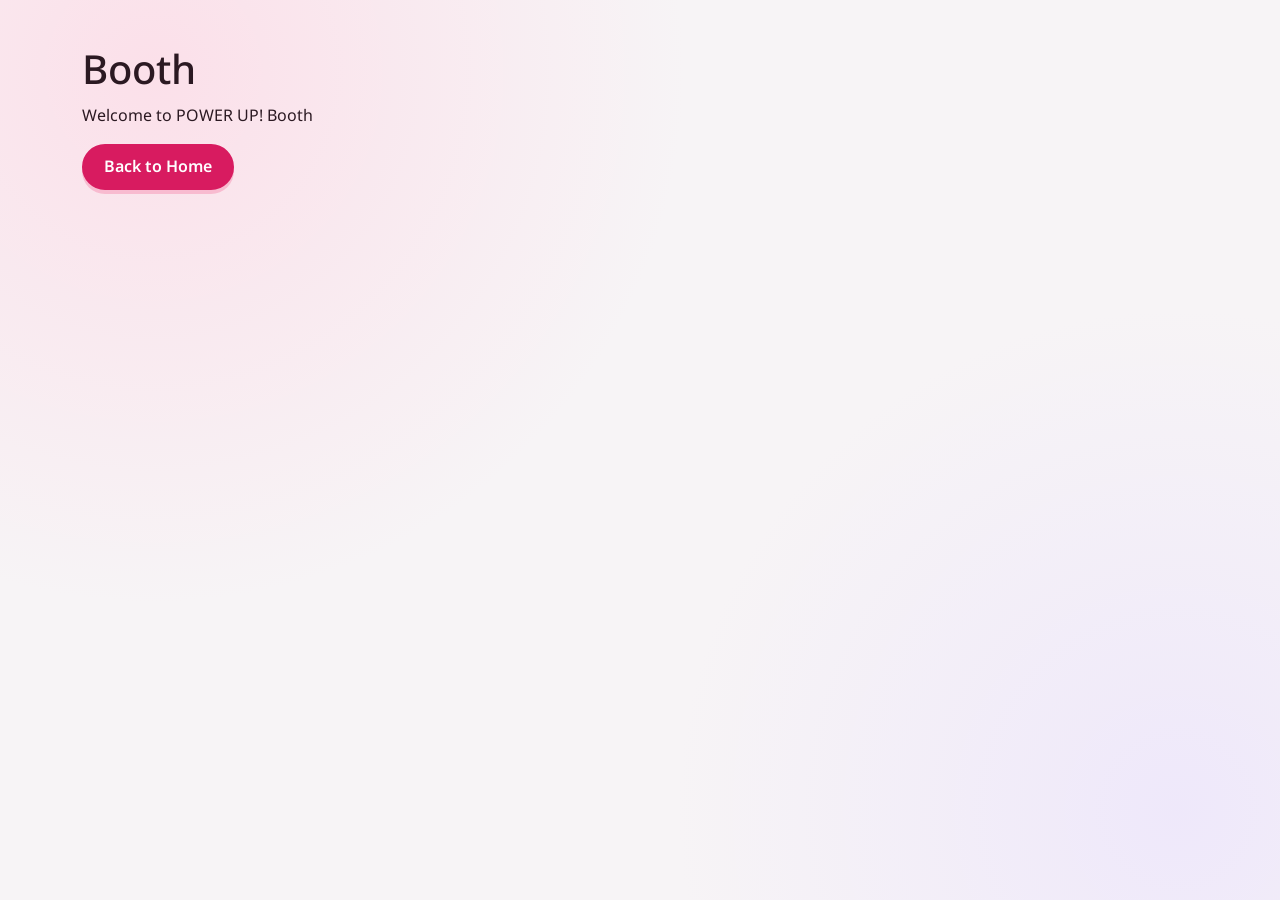
==== booth.html @ 48475e05 "Add logo and restructure navigation bar #23" ====
<!DOCTYPE html>
<html lang="th">

<head>
    <meta charset="UTF-8">

    <meta name="viewport"
          content="width=device-width, initial-scale=1.0">

    <title>POWER UP! - Booth</title>

    <!-- ใช้ Bootstrap และ CSS ชุดเดียวกับ index.html -->
    <link rel="preconnect" href="https://fonts.googleapis.com">
    <link rel="preconnect" href="https://fonts.gstatic.com" crossorigin>
    <link href="https://fonts.googleapis.com/css2?family=Noto+Sans+Thai:wght@300;400;500;600;700&display=swap"
        rel="stylesheet">
    <!-- Bootstrap CSS -->
    <link href="https://cdn.jsdelivr.net/npm/bootstrap@5.3.3/dist/css/bootstrap.min.css" rel="stylesheet">
    <link rel="stylesheet" href="css/style.css">
</head>

<body>

    <main class="container py-5">

        <h1>Booth</h1>

        <p>Welcome to POWER UP! Booth</p>

        <a href="index.html"
           class="btn btn-accent">
            Back to Home
        </a>

    </main>

</body>
</html>
---- css/style.css ----
:root {
  --accent: #d81b60;
  --accent-dark: #ad1457;
  --accent-soft: #fce4ec;
  --accent-soft-2: #f8bbd0;
  
  --ink: #2b1922;
  --paper: #f7f4f6;
  --panel: #ffffff;
  --line: #e5d8df;
  --muted: #6c5863;
  --secondary: #880e4f;
  --lilac: #ede7f6;
  --shadow: 0 8px 24px -4px rgba(136, 14, 79, 0.14);

  /* === Design Tokens (issue #21) === */
  --font-main: 'Noto Sans Thai', system-ui, -apple-system, sans-serif;
  --fs-base: 1rem;
  --fs-sm: 0.875rem;
  --fs-lg: 1.25rem;
  --space-sm: 0.5rem;
  --space-md: 1rem;
  --space-lg: 1.5rem;
  --radius-sm: 0.65rem;
  --radius-md: 1rem;
  --radius-lg: 1.25rem;
  --radius-pill: 999px;
}

body {
  background:
    radial-gradient(circle at 12% 8%, rgba(255, 207, 223, 0.55) 0, transparent 38%),
    radial-gradient(circle at 92% 90%, rgba(230, 220, 255, 0.50) 0, transparent 35%),
    var(--paper);
  background-attachment: fixed;
  color: var(--ink);
  font-family: var(--font-main);
  font-size: var(--fs-base);
}

/* แถบ navbar ด้านบน */
.app-nav {
  background: linear-gradient(135deg, #c12076 0%, #ea397a 100%);
  padding-block: 0.85rem;
  border: 2px solid #f48fb1;
  border-radius: var(--radius-lg);
  box-shadow: 0 8px 20px rgba(136, 14, 79, 0.25);
  width: 100%;
  margin-top: var(--space-md);
}

.app-nav .navbar-brand {
  color: #ffffff;
  font-size: 1.75rem;
  font-weight: 700;
  letter-spacing: 0.04rem;
  white-space: normal;
  line-height: 1.2;
}

.brand-sub {
  font-weight: 400;
  color: rgba(255, 255, 255, 0.92);
}

/* ปุ่ม Reset Data บน Navbar */
#btn-reset-data {
  background-color: #ffffff;
  color: #dc3545;
  border-color: #ffffff;
  font-weight: 600;
  transition: all 0.15s ease;
}

#btn-reset-data:hover,
#btn-reset-data:focus {
  background-color: #b70650;
  color: #ffffff;
  border-color: #b70650;
}

#btn-reset-data:active {
  background-color: #b02a37;
  color: #ffffff;
  border-color: #b02a37;
}

/* การ์ด panel */
.panel {
  background: var(--panel);
  border: 2px solid var(--line);
  border-radius: var(--radius-lg);
  padding: 1.35rem;
  box-shadow: var(--shadow);
}

.panel h2,
.panel h3 {
  color: var(--ink);
}

.panel-title {
  font-size: 1.1rem;
  font-weight: 700;
  margin-bottom: var(--space-md);
  color: var(--ink);
}

/* สัญลักษณ์จำเป็นต้องกรอก (*) */
.req {
  color: var(--accent);
  font-weight: bold;
}

.hint {
  color: var(--muted);
  font-weight: 400;
  font-size: 0.8rem;
}

/* badge จำนวน portfolio และ portfolio items */
#portfolio-count,
#portfolio-items-count {
  background: var(--accent) !important;
  color: #ffffff;
  font-size: 0.75rem;
  font-weight: 600;
  padding: 0.35em 0.75em;
  vertical-align: middle;
  border-radius: var(--radius-pill);
}

/* ปุ่มหลัก */
.btn-accent {
  background: var(--accent);
  border: 2px solid var(--accent);
  color: #ffffff;
  font-weight: 600;
  border-radius: var(--radius-pill);
  padding: 0.55rem 1.25rem;
  box-shadow: 0 4px 0 var(--accent-soft-2);
  transition: all 0.15s ease;
}

.btn-accent:hover,
.btn-accent:focus {
  background: var(--accent-dark);
  border-color: var(--accent-dark);
  color: #ffffff;
  transform: translateY(-2px);
  box-shadow: 0 6px 0 var(--accent-soft-2);
}

.btn-accent:active {
  transform: translateY(2px);
  box-shadow: 0 1px 0 var(--accent-soft-2);
}

/* ช่องกรอก */
.form-control {
  border: 2px solid var(--line);
  border-radius: 0.85rem;
  background: #fffafc;
  color: var(--ink);
}

.form-control::placeholder {
  color: var(--muted);
}

.form-control:focus {
  background: #fff;
  border-color: var(--accent);
  box-shadow: 0 0 0 0.25rem rgba(244, 143, 177, 0.25);
}

.form-label {
  color: var(--ink);
}

/* รายการ portfolio ใน sidebar */
.list-group-item.portfolio-item {
  cursor: pointer;
  border: 2px solid transparent;
  border-left: 5px solid transparent;
  border-radius: 0.85rem !important;
  padding: 0.65rem 0.85rem;
  margin-bottom: 0.4rem;
  background: #fffafc;
  color: var(--ink);
  transition: all 0.15s ease;
}

.list-group-item.portfolio-item:hover {
  background: var(--accent-soft);
  transform: translateX(3px);
}

.list-group-item.portfolio-item.active {
  background: var(--accent-soft);
  color: var(--ink);
  border-color: var(--line);
  border-left-color: var(--accent);
  box-shadow: 0 3px 8px rgba(244, 143, 177, 0.25);
}

.portfolio-item small {
  color: var(--muted);
}

/* โปรไฟล์ */
.profile dt {
  font-size: 0.78rem;
  text-transform: uppercase;
  letter-spacing: 0.06em;
  color: var(--accent);
  margin-top: 0.75rem;
}

.profile dd {
  margin-bottom: 0;
  overflow-wrap: anywhere;
}

/* การ์ดรายการผลงาน */
.item-card {
  background: #fffafc;
  border: 2px solid var(--line);
  border-radius: var(--radius-md);
  padding: var(--space-md);
  height: 100%;
  min-width: 0;
  transition: all 0.2s ease;
}

.item-card:hover {
  transform: translateY(-3px);
  box-shadow: var(--shadow);
  border-color: var(--accent-soft-2);
}

.item-card h3 {
  font-size: 1.05rem;
  margin-bottom: 0.25rem;
  overflow-wrap: anywhere;
  color: var(--ink);
}

.item-meta {
  color: var(--muted);
  font-size: 0.85rem;
}

/* แท็ก skill */
.skill-chip {
  display: inline-block;
  background: var(--accent-soft);
  color: var(--accent-dark);
  border: 1px solid var(--accent-soft-2);
  border-radius: var(--radius-pill);
  padding: 0.12rem 0.7rem;
  font-size: 0.78rem;
  font-weight: 600;
  margin: 0 0.25rem 0.25rem 0;
}

.reflection dt {
  font-size: 0.78rem;
  color: var(--accent);
  margin-top: var(--space-sm);
}

.reflection dd {
  margin: 0;
  overflow-wrap: anywhere;
}

.evidence-list {
  padding-left: 1.1rem;
  margin: 0;
  overflow-wrap: anywhere;
}

/* toast แจ้งเตือน */
.toast-area {
  position: fixed;
  right: var(--space-md);
  bottom: var(--space-md);
  z-index: 1080;
  display: flex;
  flex-direction: column;
  gap: var(--space-sm);
  max-width: calc(100vw - 2rem);
}

.toast-msg {
  background: #fff;
  color: var(--ink);
  border: 2px solid var(--accent);
  padding: 0.65rem 1.1rem;
  border-radius: var(--radius-md);
  font-size: 0.9rem;
  box-shadow: var(--shadow);
  animation: toast-in 0.25s ease;
  transition: opacity 0.3s ease, transform 0.3s ease;
}

.toast-msg.error {
  background: #ffe3e0;
  border-color: #ef8354;
  color: #8a2b14;
}

.toast-msg.warning {
  background: #fff7e0;
  border-color: #f2b84b;
  color: #7a5200;
}

.toast-msg.hide {
  opacity: 0;
  transform: translateY(8px);
}

@keyframes toast-in {
  from { opacity: 0; transform: translateY(12px); }
  to   { opacity: 1; transform: translateY(0); }
}

.add-item-panel {
  min-width: 0;
}

.add-item-panel h2,
.add-item-panel h3 {
  color: var(--ink);
}

/* Select */
.form-select,
.add-item-panel .form-select {
  border: 2px solid var(--line);
  border-radius: 0.85rem;
  background-color: #fffafc;
  color: var(--ink);
  font-family: inherit;
}

.form-select:focus,
.add-item-panel .form-select:focus {
  background-color: #fff;
  border-color: var(--accent);
  box-shadow: 0 0 0 0.25rem rgba(244, 143, 177, 0.25);
}

/* Textarea */
.add-item-panel textarea {
  resize: vertical;
  min-height: 80px;
}

/* Input และ Textarea */
.add-item-panel .form-control,
.add-item-panel .form-select {
  width: 100%;
  min-width: 0;
}

/* Hint */
.add-item-panel .hint {
  display: inline-block;
  margin-top: 5px;
}

/* Action Buttons */
.add-item-actions {
  display: flex;
  flex-wrap: wrap;
  align-items: center;
  gap: 10px;
  border-top: 1px solid var(--line);
}

/* จัดเรียงเนื้อหาฝั่งขวา */
.main-column {
  display: flex;
  flex-direction: column;
  gap: 18px;
}

/* Profile */
.profile-panel {
  display: grid;
  grid-template-columns: repeat(2, minmax(0, 1fr));
  gap: 12px;
}

.profile-header {
  grid-column: 1 / -1;
  display: flex;
  flex-wrap: wrap;
  justify-content: space-between;
  align-items: center;
  gap: 12px;
  padding-bottom: 12px;
  border-bottom: 1px solid var(--line);
}

.profile-header #portfolio-select {
  flex: 1 1 240px;
  max-width: 340px;
}

.profile-item {
  background: #fffafc;
  border: 2px solid var(--line);
  border-radius: 0.85rem;
  padding: 0.85rem var(--space-md);
}

.profile-item-full {
  grid-column: 1 / -1;
}

.profile-item small {
  display: block;
  font-size: 0.78rem;
  font-weight: 700;
  text-transform: uppercase;
  letter-spacing: 0.06em;
  color: var(--accent);
  margin-bottom: 0.35rem;
}

.profile-item p {
  margin-bottom: 0;
  color: var(--ink);
  overflow-wrap: anywhere;
}

/* Portfolio Items */
.items-grid {
  display: grid;
  grid-template-columns: repeat(2, minmax(0, 1fr));
  gap: 12px;
  align-items: start;
}

/* เพิ่มการมองเห็นเมื่อผู้ใช้กด Tab โฟกัสช่องกรอกข้อมูลหรือปุ่ม */
input:focus, 
textarea:focus, 
select:focus, 
button:focus {
  outline: 3px solid #f48fb1;
  outline-offset: 2px;
  box-shadow: 0 0 0 0.2rem rgba(244, 143, 177, 0.25);
}

/* ===== ตกแต่งการ์ด Portfolio Item ===== */
.items-grid > p {
  grid-column: 1 / -1;
}

.item-card {
  position: relative;
  display: flex;
  flex-direction: column;
  overflow: hidden;
  padding: 1.1rem 1.1rem var(--space-md);
  box-shadow: 0 4px 12px -4px rgba(232, 115, 155, 0.18);
}

.item-top {
  display: flex;
  flex-wrap: wrap;
  justify-content: space-between;
  align-items: center;
  gap: 0.4rem;
  margin-bottom: 0.6rem;
}

.item-type {
  background: var(--lilac);
  color: #5b3fa3;
  font-size: 0.75rem;
  font-weight: 600;
  padding: 0.18rem 0.75rem;
  border-radius: var(--radius-pill);
}

.item-date {
  color: var(--muted);
  font-size: 0.8rem;
}

.item-card h3 {
  font-size: 1.15rem;
  font-weight: 700;
}

.item-desc {
  margin: 0.6rem 0 0.7rem;
  line-height: 1.55;
  overflow-wrap: anywhere;
}

.skill-list {
  margin-bottom: 0.9rem;
}

/* ส่วนรายละเอียดเพิ่มเติม (กดปุ่มดูรายละเอียดเพื่อเปิด/ปิด) */
.item-details {
  padding-top: 0.65rem;
  border-top: 1px dashed var(--line);
}

/* reflection */
.reflection {
  display: flex;
  flex-direction: column;
  gap: var(--space-sm);
  margin-bottom: 0.9rem;
}

.reflection-block {
  background: #fff5f8;
  border: 1px solid #f48fb1;
  border-radius: 0.9rem;
  padding: 0.6rem 0.9rem;
}

.reflection-block:nth-child(even) {
  background: #f6f1ff;
  border-color: #b9a4f0;
}

.reflection-label {
  font-size: 0.78rem;
  font-weight: 700;
  color: var(--accent-dark);
  margin-bottom: 0.15rem;
}

.reflection-block:nth-child(even) .reflection-label {
  color: #6346b0;
}

.reflection-text {
  font-size: 0.92rem;
  line-height: 1.5;
  color: var(--ink);
  overflow-wrap: anywhere;
}

/* evidence */
.evidence-label {
  font-size: 0.8rem;
  font-weight: 700;
  color: var(--muted);
  margin-bottom: 0.25rem;
}

.evidence-list {
  margin-bottom: var(--space-md);
  font-size: var(--fs-sm);
}

.evidence-list a {
  color: var(--accent-dark);
  font-weight: 500;
  text-decoration: none;
  border-bottom: 1px dashed var(--accent-dark);
}

.evidence-list a:hover {
  color: var(--secondary);
  border-bottom-style: solid;
}

/* ปุ่มดูรายละเอียด + ปุ่มลบ ด้านล่างการ์ด */
.item-footer {
  margin-top: auto;
  padding-top: 0.75rem;
  border-top: 1px dashed var(--line);
  display: flex;
  flex-wrap: wrap;
  justify-content: space-between;
  align-items: center;
  gap: 0.5rem;
}

.btn-detail-item {
  background: var(--accent-soft);
  color: var(--accent-dark);
  border: 2px solid var(--accent-soft-2);
  border-radius: var(--radius-pill);
  padding: 0.25rem 0.95rem;
  font-size: 0.82rem;
  font-weight: 600;
  transition: all 0.15s ease;
}

.btn-detail-item:hover {
  background: var(--accent);
  border-color: var(--accent);
  color: #ffffff;
}

.btn-delete-item {
  background: #fff;
  color: #c9302c;
  border: 2px solid #f5c2c0;
  border-radius: var(--radius-pill);
  padding: 0.25rem 0.95rem;
  font-size: 0.82rem;
  font-weight: 600;
  transition: all 0.15s ease;
}

.btn-delete-item:hover {
  background: #ffe3e0;
  border-color: #ef8354;
  color: #8a2b14;
}

.items-panel {
  display: flex;
  flex-direction: column;
}

.items-grid:has(> p) {
  flex: 1;
  display: flex;
  align-items: center;
  justify-content: center;
  text-align: center;
}

/* ===== Issue #22: Disabled States, Error Feedback & Empty State ===== */
.form-control:disabled,
.form-select:disabled,
textarea:disabled {
  background-color: #f0e8ec;
  border-color: var(--line);
  color: var(--muted);
  opacity: 0.7;
  cursor: not-allowed;
}

.btn:disabled,
.btn-accent:disabled {
  background-color: #e5d8df;
  border-color: #e5d8df;
  color: var(--muted);
  box-shadow: none;
  transform: none;
  cursor: not-allowed;
  opacity: 0.75;
}

.invalid-feedback {
  color: #c92a3e;
  font-size: 0.82rem;
  font-weight: 500;
  margin-top: 0.35rem;
}

.form-control.is-invalid,
.form-select.is-invalid {
  border-color: #dc3545;
  background-color: #fff8f9;
}

.empty-state {
  grid-column: 1 / -1;
  background: #fffafc;
  border: 2px dashed var(--accent-soft-2);
  border-radius: var(--radius-md);
  padding: 2rem 1.25rem;
  text-align: center;
}

.empty-state-icon {
  font-size: 2rem;
  line-height: 1;
  margin-bottom: 0.6rem;
}

/* ===== หน้าต่างยืนยัน ===== */
.confirm-overlay {
  position: fixed;
  inset: 0;
  z-index: 1090;
  display: flex;
  align-items: center;
  justify-content: center;
  padding: var(--space-md);
  background: rgba(107, 69, 82, 0.35);
  animation: confirm-fade 0.15s ease;
}

.confirm-box {
  width: 100%;
  max-width: 380px;
  background: var(--panel);
  border: 2px solid var(--line);
  border-radius: var(--radius-lg);
  padding: 1.4rem;
  box-shadow: var(--shadow);
  animation: toast-in 0.2s ease;
}

.confirm-title {
  font-size: 1.15rem;
  font-weight: 700;
  color: var(--ink);
  margin-bottom: var(--space-sm);
}

.confirm-message {
  color: var(--ink);
  margin-bottom: 1.25rem;
  overflow-wrap: anywhere;
}

.confirm-actions {
  display: flex;
  justify-content: flex-end;
  gap: 0.6rem;
}

.btn-confirm-cancel,
.btn-confirm-ok {
  border-radius: var(--radius-pill);
  padding: 0.4rem 1.2rem;
  font-weight: 600;
  font-size: 0.9rem;
  transition: all 0.15s ease;
}

.btn-confirm-cancel {
  background: #fff;
  color: var(--ink);
  border: 2px solid var(--line);
}

.btn-confirm-cancel:hover {
  background: var(--accent-soft);
}

.btn-confirm-ok {
  background: var(--accent);
  color: #fff;
  border: 2px solid var(--accent);
}

.btn-confirm-ok:hover {
  background: var(--accent-dark);
  border-color: var(--accent-dark);
}

@keyframes confirm-fade {
  from { opacity: 0; }
  to   { opacity: 1; }
}

/* สลับข้อความบนปุ่มพับเก็บ portfolio items อัตโนมัติ */
.toggle-items-btn {
  white-space: nowrap;
  flex-shrink: 0;
}

.toggle-items-btn[aria-expanded="true"] .when-closed,
.toggle-items-btn[aria-expanded="false"] .when-opened {
  display: none;
}

.items-panel:has(.toggle-items-btn[aria-expanded="false"]) .d-flex.mb-3 {
  margin-bottom: 0 !important;
}

/* ===== Responsive ===== */
/* แท็บเล็ต (~768px) */
@media (max-width: 767.98px) {
  .container-xl {
    padding-left: 12px;
    padding-right: 12px;
  }

  .profile-panel,
  .items-grid {
    grid-template-columns: 1fr;
  }

  .profile-header #portfolio-select {
    max-width: 100%;
  }

  .btn:not(.btn-sm) {
    padding: 10px 16px;
  }
}

/* มือถือ (~375px) */
@media (max-width: 575.98px) {
  .app-nav .navbar-brand {
    font-size: 1.5rem;
  }

  .brand-sub {
    display: block;
    font-size: 0.85rem;
  }

  .add-item-panel {
    padding: var(--space-md);
  }

  .add-item-actions {
    flex-direction: column;
    align-items: stretch;
  }

  .add-item-actions button {
    width: 100%;
  }
}

/* =========================================================
   Portfolio Item Card & Expandable Details (Issue #22)
   ========================================================= */

/* ตัวการ์ดหลักของแต่ละ Item */
.item-card {
  border: 1px solid #e9d8e4;
  border-radius: 1rem;
  background-color: #ffffff;
  box-shadow: 0 4px 12px rgba(214, 51, 132, 0.05);
  transition: transform 0.2s ease, box-shadow 0.2s ease, border-color 0.2s ease;
}

.item-card:hover {
  transform: translateY(-2px);
  border-color: #e685b5;
  box-shadow: 0 8px 20px rgba(214, 51, 132, 0.12);
}

/* ป้ายประเภท (Type Badge) */
.item-type-badge {
  background-color: #f3e8ff;
  color: #6b21a8;
  font-size: 0.78rem;
  font-weight: 600;
  padding: 0.35rem 0.75rem;
  border-radius: 999px;
}

/* แท็กทักษะ (Skill Tags) */
.skill-tag {
  display: inline-block;
  background-color: #fff0f6;
  color: #c2185b;
  border: 1px solid #f8bbd0;
  font-size: 0.75rem;
  font-weight: 500;
  padding: 0.2rem 0.65rem;
  border-radius: 999px;
}

/* ปุ่มดูรายละเอียด (Show More / Collapse Toggle) */
.btn-item-detail {
  color: #d63384;
  border: 1px solid #f3b8d4;
  background-color: #fff8fb;
  border-radius: 999px;
  font-size: 0.82rem;
  font-weight: 600;
  padding: 0.3rem 0.9rem;
  transition: all 0.2s ease;
}

.btn-item-detail:hover {
  background-color: #d63384;
  border-color: #d63384;
  color: #ffffff;
}

/* กล่อง Reflection ด้านในตอนกางรายละเอียด  */
.reflection-box {
  background-color: #fdf8fb;
  border: none;
  border-left: 3px solid #e685b5;
  border-radius: 0.5rem;
  padding: 0.75rem 1rem;
  margin-bottom: 0.65rem;
}

.reflection-box.is-purple {
  background-color: #f8f5ff;
  border-left-color: #8b5cf6;
}

/* =================================
   POWER UP NAVBAR
================================= */

.site-header {
    position: sticky;
    top: 0;
    z-index: 1030;
    padding-top: 12px;
    padding-bottom: 8px;
}

.app-nav {
    background: rgba(255, 255, 255, 0.96);
    border: 2px solid var(--line);
    border-radius: 22px;
    padding: 12px 18px;
    box-shadow: var(--shadow);
    backdrop-filter: blur(12px);
}

/* LOGO */

.brand-link {
    display: flex;
    align-items: center;
    gap: 12px;
    margin-right: 24px;
}

.brand-logo {
    width: 65px;
    height: 65px;
    object-fit: contain;
}

.brand-copy {
    display: flex;
    flex-direction: column;
    line-height: 1.3;
    color: var(--secondary);
}

.brand-copy strong {
    font-size: 1.3rem;
    font-weight: 800;
}

.brand-copy small {
    color: var(--muted);
    font-size: 0.9rem;
}

/* MENU */

.app-nav .nav-link {
    color: var(--muted);
    font-weight: 700;
    padding: 12px 18px;
    border-radius: 999px;
    transition: 0.2s;
}

.app-nav .nav-link:hover,
.app-nav .nav-link.active {
    background: var(--accent-soft);
    color: var(--accent-dark);
}

/* DESKTOP BUTTONS */

.desktop-nav-actions {
    display: flex;
    align-items: center;
    gap: 12px;
}

.nav-add-btn {
    border-radius: 999px;
    padding: 11px 24px;
    white-space: nowrap;
}

.btn-reset {
    background: white;
    color: #dc3545;
    border: 2px solid #dc3545;
    border-radius: 999px;
    padding: 10px 20px;
    font-weight: 700;
}

.btn-reset:hover {
    background: #dc3545;
    color: white;
}

/* MOBILE */

.mobile-nav-actions,
.mobile-reset {
    display: none;
}

.navbar-toggler {
    background: var(--accent-soft);
    border: 0;
    border-radius: 12px;
    padding: 10px;
}

.navbar-toggler:focus {
    box-shadow: none;
}

/* SCROLL OFFSET */

#portfolios-section,
#portfolio-items-section,
#add-item-section {
    scroll-margin-top: 115px;
}

/* SMOOTH SCROLL */

html {
    scroll-behavior: smooth;
}

/* RESPONSIVE */

@media (max-width: 991.98px) {

    .app-nav {
        padding: 10px;
    }

    .brand-logo {
        width: 48px;
        height: 48px;
    }

    .brand-copy strong {
        font-size: 1.05rem;
    }

    .brand-copy small {
        font-size: 0.75rem;
    }

    .mobile-nav-actions {
        display: flex;
        align-items: center;
        gap: 8px;
    }

    .desktop-nav-actions {
        display: none;
    }

    .app-nav .navbar-collapse {
        padding-top: 15px;
    }

    .app-nav .nav-link {
        display: block;
        padding: 12px 16px;
    }

    .mobile-reset {
        display: block;
        margin-top: 12px;
    }

    .mobile-reset .btn-reset {
        width: 100%;
    }

    .mobile-nav-actions .nav-add-btn {
        padding: 9px 15px;
        font-size: 0.85rem;
    }

}

@media (prefers-reduced-motion: reduce) {
    html {
        scroll-behavior: auto;
    }
}
@media (max-width: 991.98px) {

    .desktop-nav-actions {
        display: flex;
        flex-direction: column;
        margin-top: 12px;
    }

    /* ซ่อน Add Item ตัว Desktop */
    .desktop-nav-actions .nav-add-btn {
        display: none;
    }

    /* Reset อยู่ในเมนู Mobile */
    .desktop-nav-actions #btn-reset-data {
        width: 100%;
    }

    .mobile-reset {
        display: none;
    }
}
/* Navbar Menu Spacing */
.app-nav .navbar-nav {
    gap: 14px;
}

.app-nav .nav-link {
    padding: 12px 20px !important;
    border-radius: 999px;
    transition: all 0.25s ease;
}

/* Hover Effect */
.app-nav .nav-link:hover {
    background: var(--accent-soft);
    color: var(--accent-dark);
    transform: translateY(-2px);
}

/* Active Menu */
.app-nav .nav-link.active {
    background: var(--accent-soft);
    color: var(--accent-dark);
}

/* Import Item Button */
#btn-import-item {
    background: var(--accent-soft);
    color: var(--accent-dark);
    border: 1.5px solid var(--accent-soft-2);
    border-radius: 999px;
    padding: 9px 20px;
    font-weight: 700;
    transition: all 0.25s ease;
}

/* Hover */
#btn-import-item:hover {
    background: var(--accent);
    color: white;
    border-color: var(--accent);
    box-shadow: var(--shadow);
    transform: translateY(-2px);
}

/* Click */
#btn-import-item:active {
    transform: scale(0.97);
}
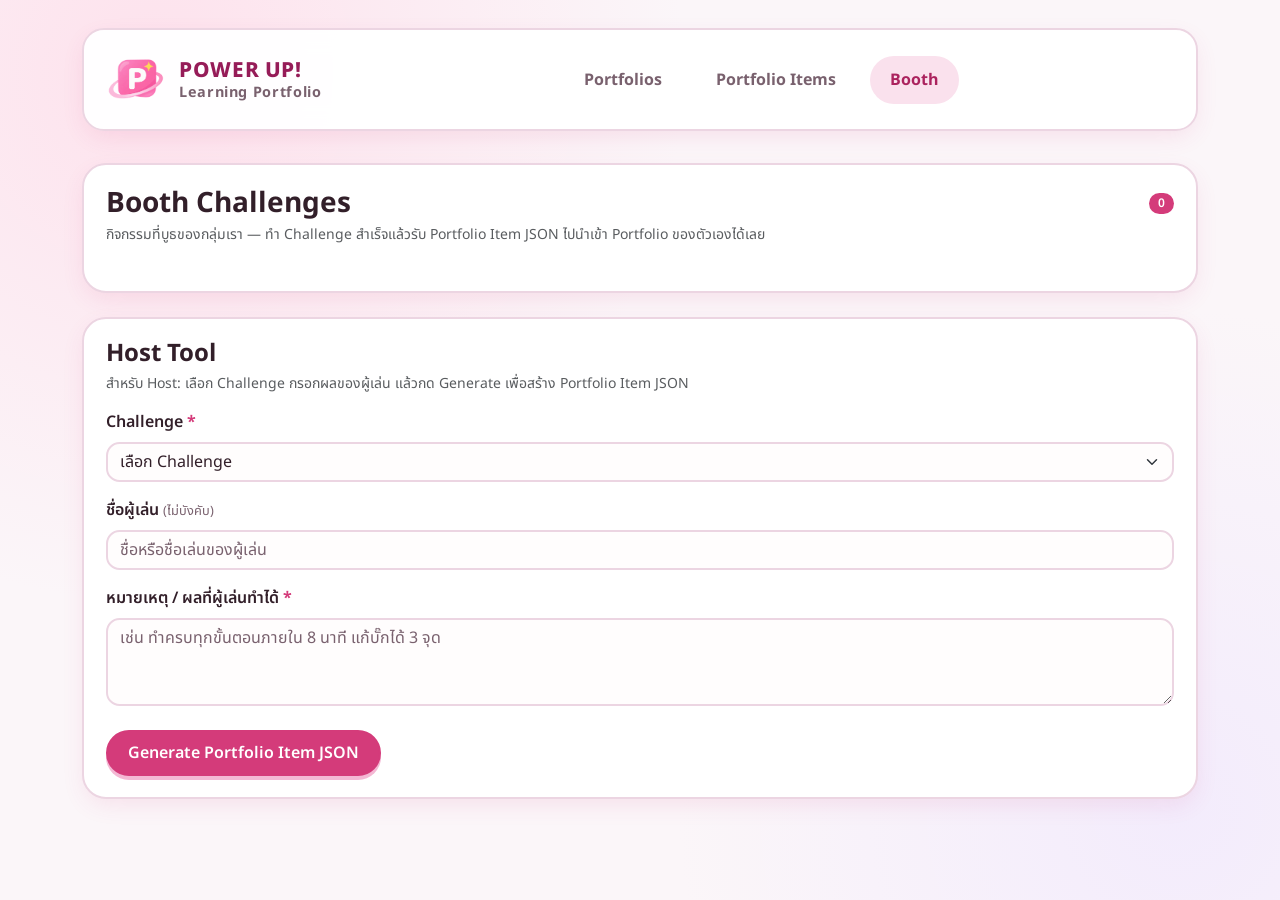
==== commit 7903bdfc: "feat: implement booth page, host tool, and update CSS styles #24" ====
--- a/booth.html
+++ b/booth.html
@@ -3,36 +3,137 @@
 
 <head>
     <meta charset="UTF-8">
-
-    <meta name="viewport"
-          content="width=device-width, initial-scale=1.0">
-
+    <meta name="viewport" content="width=device-width, initial-scale=1.0">
     <title>POWER UP! - Booth</title>
 
-    <!-- ใช้ Bootstrap และ CSS ชุดเดียวกับ index.html -->
     <link rel="preconnect" href="https://fonts.googleapis.com">
     <link rel="preconnect" href="https://fonts.gstatic.com" crossorigin>
     <link href="https://fonts.googleapis.com/css2?family=Noto+Sans+Thai:wght@300;400;500;600;700&display=swap"
         rel="stylesheet">
-    <!-- Bootstrap CSS -->
     <link href="https://cdn.jsdelivr.net/npm/bootstrap@5.3.3/dist/css/bootstrap.min.css" rel="stylesheet">
     <link rel="stylesheet" href="css/style.css">
+    <link rel="stylesheet" href="css/booth.css">
 </head>
 
 <body>
+    <header class="site-header">
+        <div class="container-xl">
+            <nav class="navbar navbar-expand-lg app-nav">
+                <a class="navbar-brand brand-link" href="index.html" aria-label="POWER UP Home">
+                    <img src="assets/logo.png" alt="POWER UP Logo" class="brand-logo">
+                    <span class="brand-copy">
+                        <strong>POWER UP!</strong>
+                        <small>Learning Portfolio</small>
+                    </span>
+                </a>
 
-    <main class="container py-5">
+                <div class="mobile-nav-actions">
+                    <button class="navbar-toggler" type="button" data-bs-toggle="collapse"
+                        data-bs-target="#mainNavbar" aria-controls="mainNavbar" aria-expanded="false"
+                        aria-label="Toggle navigation">
+                        <span class="navbar-toggler-icon"></span>
+                    </button>
+                </div>
 
-        <h1>Booth</h1>
+                <div class="collapse navbar-collapse" id="mainNavbar">
+                    <ul class="navbar-nav mx-auto">
+                        <li class="nav-item">
+                            <a class="nav-link" href="index.html#portfolios-section">Portfolios</a>
+                        </li>
+                        <li class="nav-item">
+                            <a class="nav-link" href="index.html#portfolio-items-section">Portfolio Items</a>
+                        </li>
+                        <li class="nav-item">
+                            <a class="nav-link active" href="booth.html" aria-current="page">Booth</a>
+                        </li>
+                    </ul>
+                </div>
+            </nav>
+        </div>
+    </header>
 
-        <p>Welcome to POWER UP! Booth</p>
+    <main class="container-xl py-4">
+        <div id="toast-area" class="toast-area" aria-live="polite"></div>
 
-        <a href="index.html"
-           class="btn btn-accent">
-            Back to Home
-        </a>
+        <!-- ===== Booth: Challenge ของกลุ่ม ===== -->
+        <section class="panel mb-4" id="booth-section" aria-labelledby="booth-heading">
+            <div class="d-flex flex-wrap justify-content-between align-items-center gap-2 mb-1">
+                <h1 class="h3 fw-bold mb-0" id="booth-heading">Booth Challenges</h1>
+                <span class="badge rounded-pill booth-count" id="challenge-count">0</span>
+            </div>
+            <p class="text-muted small mb-4">กิจกรรมที่บูธของกลุ่มเรา — ทำ Challenge สำเร็จแล้วรับ Portfolio Item JSON ไปนำเข้า Portfolio ของตัวเองได้เลย</p>
 
+            <div id="challenge-list" class="challenge-grid"></div>
+        </section>
+
+        <!-- ===== Host Tool ===== -->
+        <section class="panel" id="host-tool-section" aria-labelledby="host-heading">
+            <div class="mb-3">
+                <h2 class="h4 fw-bold mb-1" id="host-heading">Host Tool</h2>
+                <p class="text-muted small mb-0">สำหรับ Host: เลือก Challenge กรอกผลของผู้เล่น แล้วกด Generate เพื่อสร้าง Portfolio Item JSON</p>
+            </div>
+
+            <form id="host-form" novalidate>
+                <div class="row g-3">
+                    <div class="col-12">
+                        <label for="host-challenge" class="form-label fw-semibold">
+                            Challenge <span class="req">*</span>
+                        </label>
+                        <select id="host-challenge" class="form-select" required aria-describedby="host-challenge-error">
+                            <option value="" selected disabled>เลือก Challenge</option>
+                        </select>
+                        <div class="invalid-feedback" id="host-challenge-error">กรุณาเลือก Challenge</div>
+                    </div>
+
+                    <div class="col-12">
+                        <label for="host-player" class="form-label fw-semibold">
+                            ชื่อผู้เล่น <span class="hint">(ไม่บังคับ)</span>
+                        </label>
+                        <input type="text" id="host-player" class="form-control" maxlength="60"
+                            placeholder="ชื่อหรือชื่อเล่นของผู้เล่น">
+                    </div>
+
+                    <div class="col-12">
+                        <label for="host-note" class="form-label fw-semibold">
+                            หมายเหตุ / ผลที่ผู้เล่นทำได้ <span class="req">*</span>
+                        </label>
+                        <textarea id="host-note" class="form-control" rows="3" maxlength="500"
+                            placeholder="เช่น ทำครบทุกขั้นตอนภายใน 8 นาที แก้บั๊กได้ 3 จุด"
+                            required aria-describedby="host-note-error"></textarea>
+                        <div class="invalid-feedback" id="host-note-error">กรุณากรอกหมายเหตุหรือผลที่ผู้เล่นทำได้</div>
+                    </div>
+                </div>
+
+                <div id="host-error" class="alert alert-danger mt-3 mb-0" role="alert" hidden></div>
+
+                <div class="d-flex flex-wrap gap-2 mt-4">
+                    <button type="submit" class="btn btn-accent" id="btn-generate">Generate Portfolio Item JSON</button>
+                </div>
+            </form>
+
+            <!-- ผลลัพธ์ -->
+            <div id="output-area" class="output-area" hidden>
+                <hr class="my-4">
+                <div class="d-flex flex-wrap justify-content-between align-items-center gap-2 mb-2">
+                    <label for="json-output" class="form-label fw-semibold mb-0">Portfolio Item JSON</label>
+                    <span class="hint" id="output-meta"></span>
+                </div>
+                <textarea id="json-output" class="form-control json-output" rows="14" readonly
+                    spellcheck="false" aria-describedby="copy-status"></textarea>
+
+                <div class="d-flex flex-wrap align-items-center gap-2 mt-3">
+                    <button type="button" class="btn btn-accent" id="btn-copy">Copy</button>
+                    <button type="button" class="btn btn-outline-secondary rounded-pill px-3" id="btn-download">
+                        Download .json
+                    </button>
+                    <span id="copy-status" class="small fw-semibold" role="status" aria-live="polite"></span>
+                </div>
+            </div>
+        </section>
     </main>
 
+    <script src="https://cdn.jsdelivr.net/npm/bootstrap@5.3.3/dist/js/bootstrap.bundle.min.js"></script>
+    <script src="booth.js"></script>
 </body>
-</html>
+
+</html>
--- a/css/style.css
+++ b/css/style.css
@@ -1,19 +1,20 @@
 :root {
-  --accent: #d81b60;
-  --accent-dark: #ad1457;
-  --accent-soft: #fce4ec;
-  --accent-soft-2: #f8bbd0;
+  /* ปรับโทนสีให้พาสเทลและละมุนขึ้น แต่ยังคงโทนเดิมและอ่านง่าย */
+  --accent: #d43b7a;       /* ปรับสีชมพูเข้มให้ซอฟต์ลงนิดหน่อย อ่านง่ายสบายตา */
+  --accent-dark: #ab225e;  /* ชมพูเข้มสำหรับสถานะ Hover */
+  --accent-soft: #fae1ed;  /* ชมพูพาสเทลอ่อนละมุน */
+  --accent-soft-2: #f4b8d4;
   
-  --ink: #2b1922;
-  --paper: #f7f4f6;
+  --ink: #321f29;          /* สีตัวหนังสือเข้มขึ้นเล็กน้อยเพื่อให้ตัดกับพื้นหลัง อ่านง่ายชัดเจน */
+  --paper: #fbf6f9;        /* พื้นหลังเว็บโทนพาสเทลอมชมพูจางๆ */
   --panel: #ffffff;
-  --line: #e5d8df;
-  --muted: #6c5863;
-  --secondary: #880e4f;
-  --lilac: #ede7f6;
-  --shadow: 0 8px 24px -4px rgba(136, 14, 79, 0.14);
-
-  /* === Design Tokens (issue #21) === */
+  --line: #ecd5e2;         /* เส้นขอบสีพาสเทลอ่อนๆ */
+  --muted: #79616e;        /* สีข้อความรอง */
+  --secondary: #961c58;
+  --lilac: #f3effc;        /* ม่วงพาสเทลอ่อน */
+  --shadow: 0 8px 24px -4px rgba(212, 59, 122, 0.12);
+
+  /* === Design Tokens === */
   --font-main: 'Noto Sans Thai', system-ui, -apple-system, sans-serif;
   --fs-base: 1rem;
   --fs-sm: 0.875rem;
@@ -21,16 +22,16 @@
   --space-sm: 0.5rem;
   --space-md: 1rem;
   --space-lg: 1.5rem;
-  --radius-sm: 0.65rem;
-  --radius-md: 1rem;
-  --radius-lg: 1.25rem;
+  --radius-sm: 0.75rem;
+  --radius-md: 1.15rem;
+  --radius-lg: 1.5rem;
   --radius-pill: 999px;
 }
 
 body {
   background:
-    radial-gradient(circle at 12% 8%, rgba(255, 207, 223, 0.55) 0, transparent 38%),
-    radial-gradient(circle at 92% 90%, rgba(230, 220, 255, 0.50) 0, transparent 35%),
+    radial-gradient(circle at 12% 8%, rgba(255, 212, 228, 0.6) 0, transparent 38%),
+    radial-gradient(circle at 92% 90%, rgba(235, 225, 255, 0.5) 0, transparent 35%),
     var(--paper);
   background-attachment: fixed;
   color: var(--ink);
@@ -40,11 +41,11 @@
 
 /* แถบ navbar ด้านบน */
 .app-nav {
-  background: linear-gradient(135deg, #c12076 0%, #ea397a 100%);
+  background: linear-gradient(135deg, #d84888 0%, #eb689f 100%);
   padding-block: 0.85rem;
-  border: 2px solid #f48fb1;
+  border: 2px solid #f8bbd0;
   border-radius: var(--radius-lg);
-  box-shadow: 0 8px 20px rgba(136, 14, 79, 0.25);
+  box-shadow: 0 8px 20px rgba(216, 72, 136, 0.2);
   width: 100%;
   margin-top: var(--space-md);
 }
@@ -66,7 +67,7 @@
 /* ปุ่ม Reset Data บน Navbar */
 #btn-reset-data {
   background-color: #ffffff;
-  color: #dc3545;
+  color: #e57373;
   border-color: #ffffff;
   font-weight: 600;
   transition: all 0.15s ease;
@@ -74,15 +75,15 @@
 
 #btn-reset-data:hover,
 #btn-reset-data:focus {
-  background-color: #b70650;
+  background-color: #d32f2f;
   color: #ffffff;
-  border-color: #b70650;
+  border-color: #d32f2f;
 }
 
 #btn-reset-data:active {
-  background-color: #b02a37;
+  background-color: #c62828;
   color: #ffffff;
-  border-color: #b02a37;
+  border-color: #c62828;
 }
 
 /* การ์ด panel */
@@ -160,7 +161,7 @@
 .form-control {
   border: 2px solid var(--line);
   border-radius: 0.85rem;
-  background: #fffafc;
+  background: #fffdfd;
   color: var(--ink);
 }
 
@@ -171,7 +172,7 @@
 .form-control:focus {
   background: #fff;
   border-color: var(--accent);
-  box-shadow: 0 0 0 0.25rem rgba(244, 143, 177, 0.25);
+  box-shadow: 0 0 0 0.25rem rgba(212, 59, 122, 0.2);
 }
 
 .form-label {
@@ -186,7 +187,7 @@
   border-radius: 0.85rem !important;
   padding: 0.65rem 0.85rem;
   margin-bottom: 0.4rem;
-  background: #fffafc;
+  background: #fff8fb;
   color: var(--ink);
   transition: all 0.15s ease;
 }
@@ -201,7 +202,7 @@
   color: var(--ink);
   border-color: var(--line);
   border-left-color: var(--accent);
-  box-shadow: 0 3px 8px rgba(244, 143, 177, 0.25);
+  box-shadow: 0 3px 8px rgba(212, 59, 122, 0.2);
 }
 
 .portfolio-item small {
@@ -224,7 +225,7 @@
 
 /* การ์ดรายการผลงาน */
 .item-card {
-  background: #fffafc;
+  background: #ffffff;
   border: 2px solid var(--line);
   border-radius: var(--radius-md);
   padding: var(--space-md);
@@ -341,7 +342,7 @@
 .add-item-panel .form-select {
   border: 2px solid var(--line);
   border-radius: 0.85rem;
-  background-color: #fffafc;
+  background-color: #fffdfd;
   color: var(--ink);
   font-family: inherit;
 }
@@ -350,7 +351,7 @@
 .add-item-panel .form-select:focus {
   background-color: #fff;
   border-color: var(--accent);
-  box-shadow: 0 0 0 0.25rem rgba(244, 143, 177, 0.25);
+  box-shadow: 0 0 0 0.25rem rgba(212, 59, 122, 0.2);
 }
 
 /* Textarea */
@@ -412,7 +413,7 @@
 }
 
 .profile-item {
-  background: #fffafc;
+  background: #fff8fb;
   border: 2px solid var(--line);
   border-radius: 0.85rem;
   padding: 0.85rem var(--space-md);
@@ -451,9 +452,9 @@
 textarea:focus, 
 select:focus, 
 button:focus {
-  outline: 3px solid #f48fb1;
+  outline: 3px solid #f4b8d4;
   outline-offset: 2px;
-  box-shadow: 0 0 0 0.2rem rgba(244, 143, 177, 0.25);
+  box-shadow: 0 0 0 0.2rem rgba(212, 59, 122, 0.2);
 }
 
 /* ===== ตกแต่งการ์ด Portfolio Item ===== */
@@ -467,7 +468,7 @@
   flex-direction: column;
   overflow: hidden;
   padding: 1.1rem 1.1rem var(--space-md);
-  box-shadow: 0 4px 12px -4px rgba(232, 115, 155, 0.18);
+  box-shadow: 0 4px 12px -4px rgba(212, 59, 122, 0.15);
 }
 
 .item-top {
@@ -481,7 +482,7 @@
 
 .item-type {
   background: var(--lilac);
-  color: #5b3fa3;
+  color: #6b52c0;
   font-size: 0.75rem;
   font-weight: 600;
   padding: 0.18rem 0.75rem;
@@ -506,12 +507,6 @@
 
 .skill-list {
   margin-bottom: 0.9rem;
-}
-
-/* ส่วนรายละเอียดเพิ่มเติม (กดปุ่มดูรายละเอียดเพื่อเปิด/ปิด) */
-.item-details {
-  padding-top: 0.65rem;
-  border-top: 1px dashed var(--line);
 }
 
 /* reflection */
@@ -523,15 +518,15 @@
 }
 
 .reflection-block {
-  background: #fff5f8;
-  border: 1px solid #f48fb1;
+  background: #fff3f7;
+  border: 1px solid #f8bbd0;
   border-radius: 0.9rem;
   padding: 0.6rem 0.9rem;
 }
 
 .reflection-block:nth-child(even) {
-  background: #f6f1ff;
-  border-color: #b9a4f0;
+  background: #f4effc;
+  border-color: #d8c8f8;
 }
 
 .reflection-label {
@@ -542,7 +537,7 @@
 }
 
 .reflection-block:nth-child(even) .reflection-label {
-  color: #6346b0;
+  color: #6b52c0;
 }
 
 .reflection-text {
@@ -608,8 +603,8 @@
 
 .btn-delete-item {
   background: #fff;
-  color: #c9302c;
-  border: 2px solid #f5c2c0;
+  color: #d32f2f;
+  border: 2px solid #ffcdd2;
   border-radius: var(--radius-pill);
   padding: 0.25rem 0.95rem;
   font-size: 0.82rem;
@@ -618,9 +613,9 @@
 }
 
 .btn-delete-item:hover {
-  background: #ffe3e0;
-  border-color: #ef8354;
-  color: #8a2b14;
+  background: #ffebee;
+  border-color: #e57373;
+  color: #c62828;
 }
 
 .items-panel {
@@ -636,11 +631,11 @@
   text-align: center;
 }
 
-/* ===== Issue #22: Disabled States, Error Feedback & Empty State ===== */
+/* Disabled States & Error Feedback */
 .form-control:disabled,
 .form-select:disabled,
 textarea:disabled {
-  background-color: #f0e8ec;
+  background-color: #f7f1f4;
   border-color: var(--line);
   color: var(--muted);
   opacity: 0.7;
@@ -649,8 +644,8 @@
 
 .btn:disabled,
 .btn-accent:disabled {
-  background-color: #e5d8df;
-  border-color: #e5d8df;
+  background-color: #ecd5e2;
+  border-color: #ecd5e2;
   color: var(--muted);
   box-shadow: none;
   transform: none;
@@ -659,7 +654,7 @@
 }
 
 .invalid-feedback {
-  color: #c92a3e;
+  color: #d32f2f;
   font-size: 0.82rem;
   font-weight: 500;
   margin-top: 0.35rem;
@@ -667,14 +662,14 @@
 
 .form-control.is-invalid,
 .form-select.is-invalid {
-  border-color: #dc3545;
-  background-color: #fff8f9;
+  border-color: #d32f2f;
+  background-color: #fff8f8;
 }
 
 .empty-state {
   grid-column: 1 / -1;
-  background: #fffafc;
-  border: 2px dashed var(--accent-soft-2);
+  background: #fff8fb;
+  border: 2px dashed #f4b8d4;
   border-radius: var(--radius-md);
   padding: 2rem 1.25rem;
   text-align: center;
@@ -686,7 +681,7 @@
   margin-bottom: 0.6rem;
 }
 
-/* ===== หน้าต่างยืนยัน ===== */
+/* หน้าต่างยืนยัน */
 .confirm-overlay {
   position: fixed;
   inset: 0;
@@ -695,7 +690,7 @@
   align-items: center;
   justify-content: center;
   padding: var(--space-md);
-  background: rgba(107, 69, 82, 0.35);
+  background: rgba(122, 85, 103, 0.35);
   animation: confirm-fade 0.15s ease;
 }
 
@@ -764,7 +759,6 @@
   to   { opacity: 1; }
 }
 
-/* สลับข้อความบนปุ่มพับเก็บ portfolio items อัตโนมัติ */
 .toggle-items-btn {
   white-space: nowrap;
   flex-shrink: 0;
@@ -779,73 +773,59 @@
   margin-bottom: 0 !important;
 }
 
-/* ===== Responsive ===== */
-/* แท็บเล็ต (~768px) */
+/* Responsive */
 @media (max-width: 767.98px) {
   .container-xl {
     padding-left: 12px;
     padding-right: 12px;
   }
-
   .profile-panel,
   .items-grid {
     grid-template-columns: 1fr;
   }
-
   .profile-header #portfolio-select {
     max-width: 100%;
   }
-
   .btn:not(.btn-sm) {
     padding: 10px 16px;
   }
 }
 
-/* มือถือ (~375px) */
 @media (max-width: 575.98px) {
   .app-nav .navbar-brand {
     font-size: 1.5rem;
   }
-
   .brand-sub {
     display: block;
     font-size: 0.85rem;
   }
-
   .add-item-panel {
     padding: var(--space-md);
   }
-
   .add-item-actions {
     flex-direction: column;
     align-items: stretch;
   }
-
   .add-item-actions button {
     width: 100%;
   }
 }
 
-/* =========================================================
-   Portfolio Item Card & Expandable Details (Issue #22)
-   ========================================================= */
-
-/* ตัวการ์ดหลักของแต่ละ Item */
+/* Portfolio Item Card & Expandable Details */
 .item-card {
-  border: 1px solid #e9d8e4;
+  border: 1px solid #ecd5e2;
   border-radius: 1rem;
   background-color: #ffffff;
-  box-shadow: 0 4px 12px rgba(214, 51, 132, 0.05);
+  box-shadow: 0 4px 12px rgba(212, 59, 122, 0.05);
   transition: transform 0.2s ease, box-shadow 0.2s ease, border-color 0.2s ease;
 }
 
 .item-card:hover {
   transform: translateY(-2px);
-  border-color: #e685b5;
-  box-shadow: 0 8px 20px rgba(214, 51, 132, 0.12);
-}
-
-/* ป้ายประเภท (Type Badge) */
+  border-color: #f4b8d4;
+  box-shadow: 0 8px 20px rgba(212, 59, 122, 0.12);
+}
+
 .item-type-badge {
   background-color: #f3e8ff;
   color: #6b21a8;
@@ -855,7 +835,6 @@
   border-radius: 999px;
 }
 
-/* แท็กทักษะ (Skill Tags) */
 .skill-tag {
   display: inline-block;
   background-color: #fff0f6;
@@ -867,10 +846,9 @@
   border-radius: 999px;
 }
 
-/* ปุ่มดูรายละเอียด (Show More / Collapse Toggle) */
 .btn-item-detail {
-  color: #d63384;
-  border: 1px solid #f3b8d4;
+  color: #d43b7a;
+  border: 1px solid #f4b8d4;
   background-color: #fff8fb;
   border-radius: 999px;
   font-size: 0.82rem;
@@ -880,16 +858,15 @@
 }
 
 .btn-item-detail:hover {
-  background-color: #d63384;
-  border-color: #d63384;
+  background-color: #d43b7a;
+  border-color: #d43b7a;
   color: #ffffff;
 }
 
-/* กล่อง Reflection ด้านในตอนกางรายละเอียด  */
 .reflection-box {
   background-color: #fdf8fb;
   border: none;
-  border-left: 3px solid #e685b5;
+  border-left: 3px solid #f4b8d4;
   border-radius: 0.5rem;
   padding: 0.75rem 1rem;
   margin-bottom: 0.65rem;
@@ -900,10 +877,7 @@
   border-left-color: #8b5cf6;
 }
 
-/* =================================
-   POWER UP NAVBAR
-================================= */
-
+/* POWER UP NAVBAR */
 .site-header {
     position: sticky;
     top: 0;
@@ -921,8 +895,6 @@
     backdrop-filter: blur(12px);
 }
 
-/* LOGO */
-
 .brand-link {
     display: flex;
     align-items: center;
@@ -952,8 +924,6 @@
     color: var(--muted);
     font-size: 0.9rem;
 }
-
-/* MENU */
 
 .app-nav .nav-link {
     color: var(--muted);
@@ -969,8 +939,6 @@
     color: var(--accent-dark);
 }
 
-/* DESKTOP BUTTONS */
-
 .desktop-nav-actions {
     display: flex;
     align-items: center;
@@ -985,19 +953,17 @@
 
 .btn-reset {
     background: white;
-    color: #dc3545;
-    border: 2px solid #dc3545;
+    color: #e57373;
+    border: 2px solid #e57373;
     border-radius: 999px;
     padding: 10px 20px;
     font-weight: 700;
 }
 
 .btn-reset:hover {
-    background: #dc3545;
+    background: #d32f2f;
     color: white;
 }
-
-/* MOBILE */
 
 .mobile-nav-actions,
 .mobile-reset {
@@ -1015,74 +981,56 @@
     box-shadow: none;
 }
 
-/* SCROLL OFFSET */
-
 #portfolios-section,
 #portfolio-items-section,
 #add-item-section {
     scroll-margin-top: 115px;
 }
 
-/* SMOOTH SCROLL */
-
 html {
     scroll-behavior: smooth;
 }
 
-/* RESPONSIVE */
-
 @media (max-width: 991.98px) {
-
     .app-nav {
         padding: 10px;
     }
-
     .brand-logo {
         width: 48px;
         height: 48px;
     }
-
     .brand-copy strong {
         font-size: 1.05rem;
     }
-
     .brand-copy small {
         font-size: 0.75rem;
     }
-
     .mobile-nav-actions {
         display: flex;
         align-items: center;
         gap: 8px;
     }
-
     .desktop-nav-actions {
         display: none;
     }
-
     .app-nav .navbar-collapse {
         padding-top: 15px;
     }
-
     .app-nav .nav-link {
         display: block;
         padding: 12px 16px;
     }
-
     .mobile-reset {
         display: block;
         margin-top: 12px;
     }
-
     .mobile-reset .btn-reset {
         width: 100%;
     }
-
     .mobile-nav-actions .nav-add-btn {
         padding: 9px 15px;
         font-size: 0.85rem;
     }
-
 }
 
 @media (prefers-reduced-motion: reduce) {
@@ -1090,29 +1038,24 @@
         scroll-behavior: auto;
     }
 }
+
 @media (max-width: 991.98px) {
-
     .desktop-nav-actions {
         display: flex;
         flex-direction: column;
         margin-top: 12px;
     }
-
-    /* ซ่อน Add Item ตัว Desktop */
     .desktop-nav-actions .nav-add-btn {
         display: none;
     }
-
-    /* Reset อยู่ในเมนู Mobile */
     .desktop-nav-actions #btn-reset-data {
         width: 100%;
     }
-
     .mobile-reset {
         display: none;
     }
 }
-/* Navbar Menu Spacing */
+
 .app-nav .navbar-nav {
     gap: 14px;
 }
@@ -1123,20 +1066,17 @@
     transition: all 0.25s ease;
 }
 
-/* Hover Effect */
 .app-nav .nav-link:hover {
     background: var(--accent-soft);
     color: var(--accent-dark);
     transform: translateY(-2px);
 }
 
-/* Active Menu */
 .app-nav .nav-link.active {
     background: var(--accent-soft);
     color: var(--accent-dark);
 }
 
-/* Import Item Button */
 #btn-import-item {
     background: var(--accent-soft);
     color: var(--accent-dark);
@@ -1147,7 +1087,6 @@
     transition: all 0.25s ease;
 }
 
-/* Hover */
 #btn-import-item:hover {
     background: var(--accent);
     color: white;
@@ -1156,7 +1095,6 @@
     transform: translateY(-2px);
 }
 
-/* Click */
 #btn-import-item:active {
     transform: scale(0.97);
 }
--- a/css/booth.css
+++ b/css/booth.css
@@ -0,0 +1,94 @@
+
+.booth-count {
+  background: var(--accent);
+  color: #fff;
+  font-size: 0.75rem;
+  font-weight: 600;
+  padding: 0.35em 0.75em;
+}
+
+.challenge-grid {
+  display: grid;
+  gap: var(--space-lg);
+}
+
+.challenge-card {
+  background: #fff;
+  border: 2px solid var(--line);
+  border-radius: var(--radius-md);
+  padding: 1.25rem;
+}
+
+.challenge-card h3 {
+  font-size: 1.25rem;
+  font-weight: 700;
+  margin: 0.5rem 0 0.35rem;
+}
+
+.challenge-time {
+  display: inline-block;
+  background: var(--accent-soft);
+  color: var(--secondary);
+  font-size: var(--fs-sm);
+  font-weight: 600;
+  border-radius: var(--radius-pill);
+  padding: 0.15rem 0.75rem;
+}
+
+.challenge-body {
+  display: grid;
+  gap: var(--space-md);
+  grid-template-columns: repeat(auto-fit, minmax(240px, 1fr));
+  margin-top: var(--space-md);
+}
+
+.challenge-block h4 {
+  font-size: var(--fs-sm);
+  font-weight: 700;
+  letter-spacing: 0.03em;
+  color: var(--secondary);
+  margin-bottom: 0.4rem;
+}
+
+.challenge-block ol,
+.challenge-block ul {
+  padding-left: 1.25rem;
+  margin-bottom: 0;
+  font-size: var(--fs-sm);
+}
+
+.challenge-block li + li {
+  margin-top: 0.25rem;
+}
+
+.host-note {
+  background: var(--lilac);
+  border-radius: var(--radius-sm);
+  padding: 0.75rem 1rem;
+  font-size: var(--fs-sm);
+  margin-top: var(--space-md);
+}
+
+.host-note strong {
+  display: block;
+  margin-bottom: 0.25rem;
+}
+
+.webapp-frame {
+  width: 100%;
+  height: 420px;
+  border: 2px solid var(--line);
+  border-radius: var(--radius-sm);
+  margin-top: var(--space-md);
+}
+
+.json-output {
+  font-family: ui-monospace, SFMono-Regular, Menlo, Consolas, monospace;
+  font-size: 0.8rem;
+  background: #fbf7f9;
+  white-space: pre;
+  overflow: auto;
+}
+
+#copy-status.ok { color: #1b7a3d; }
+#copy-status.warn { color: #9a6700; }
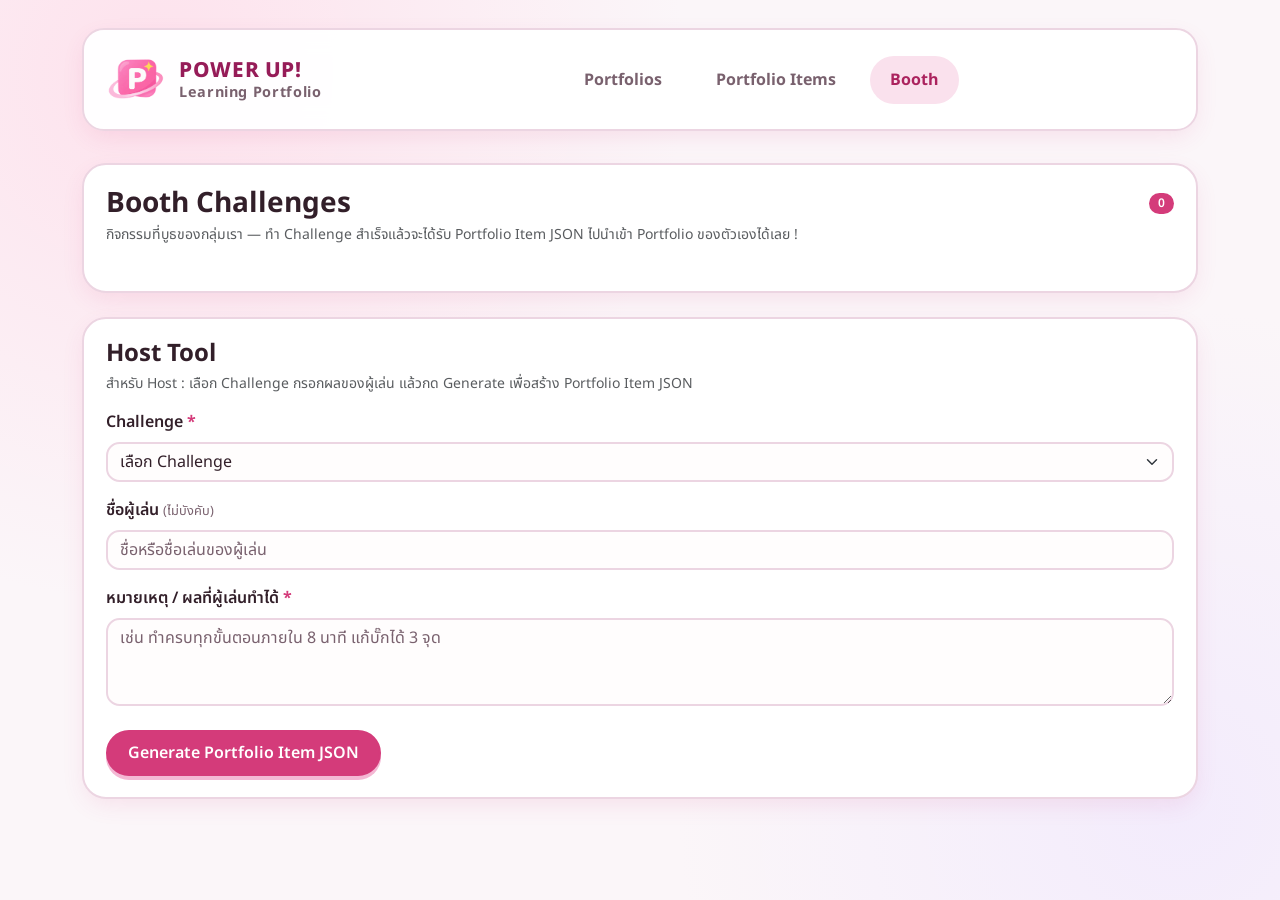
==== commit c378651d: "Fixed some small detail on booth page" ====
--- a/booth.html
+++ b/booth.html
@@ -61,7 +61,7 @@
                 <h1 class="h3 fw-bold mb-0" id="booth-heading">Booth Challenges</h1>
                 <span class="badge rounded-pill booth-count" id="challenge-count">0</span>
             </div>
-            <p class="text-muted small mb-4">กิจกรรมที่บูธของกลุ่มเรา — ทำ Challenge สำเร็จแล้วรับ Portfolio Item JSON ไปนำเข้า Portfolio ของตัวเองได้เลย</p>
+            <p class="text-muted small mb-4">กิจกรรมที่บูธของกลุ่มเรา — ทำ Challenge สำเร็จแล้วจะได้รับ Portfolio Item JSON ไปนำเข้า Portfolio ของตัวเองได้เลย !</p>
 
             <div id="challenge-list" class="challenge-grid"></div>
         </section>
@@ -70,7 +70,7 @@
         <section class="panel" id="host-tool-section" aria-labelledby="host-heading">
             <div class="mb-3">
                 <h2 class="h4 fw-bold mb-1" id="host-heading">Host Tool</h2>
-                <p class="text-muted small mb-0">สำหรับ Host: เลือก Challenge กรอกผลของผู้เล่น แล้วกด Generate เพื่อสร้าง Portfolio Item JSON</p>
+                <p class="text-muted small mb-0">สำหรับ Host : เลือก Challenge กรอกผลของผู้เล่น แล้วกด Generate เพื่อสร้าง Portfolio Item JSON</p>
             </div>
 
             <form id="host-form" novalidate>
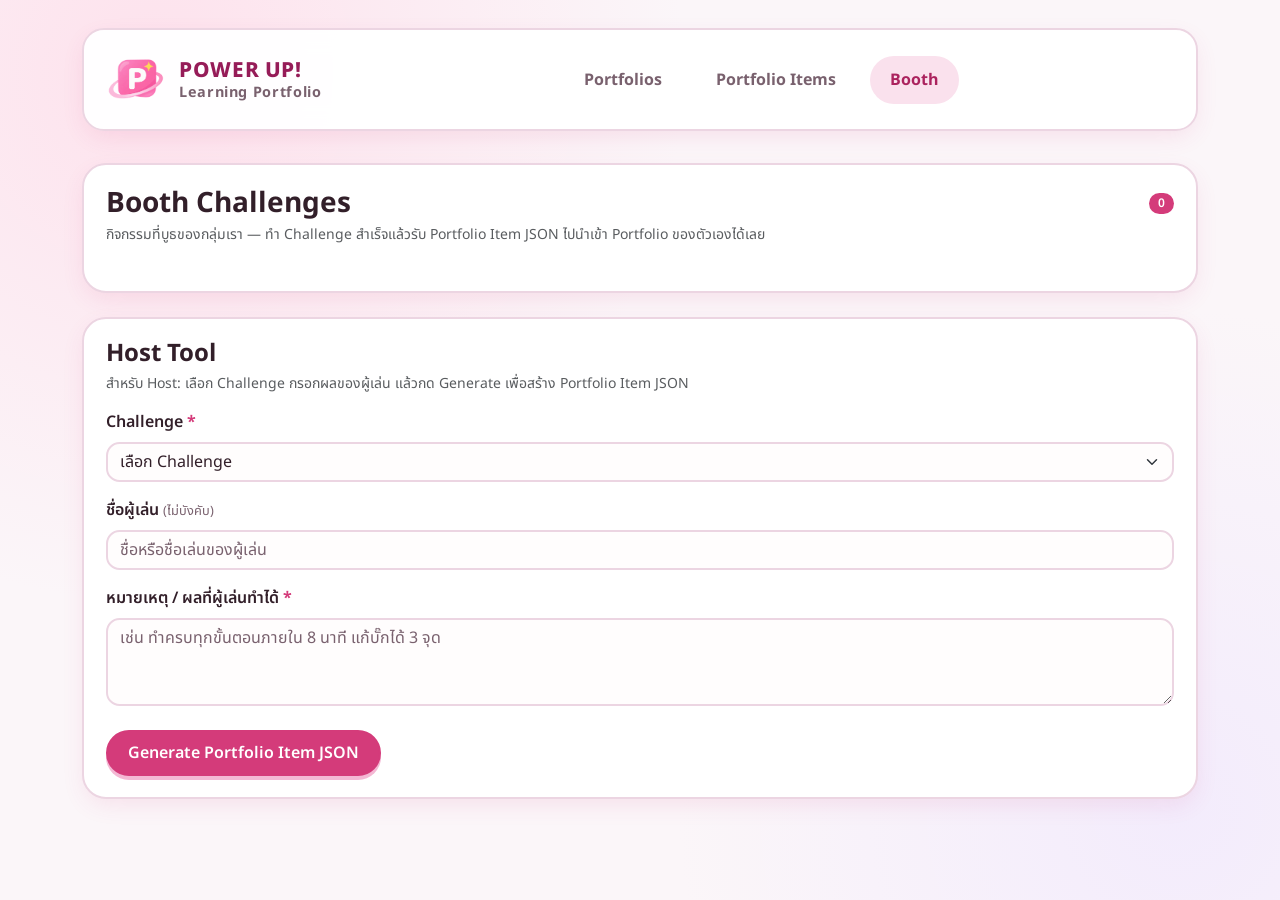
==== commit a9c94b99: "implement server-side portfolio persistence, admin authorization, and deployment" ====
--- a/booth.html
+++ b/booth.html
@@ -61,7 +61,7 @@
                 <h1 class="h3 fw-bold mb-0" id="booth-heading">Booth Challenges</h1>
                 <span class="badge rounded-pill booth-count" id="challenge-count">0</span>
             </div>
-            <p class="text-muted small mb-4">กิจกรรมที่บูธของกลุ่มเรา — ทำ Challenge สำเร็จแล้วจะได้รับ Portfolio Item JSON ไปนำเข้า Portfolio ของตัวเองได้เลย !</p>
+            <p class="text-muted small mb-4">กิจกรรมที่บูธของกลุ่มเรา — ทำ Challenge สำเร็จแล้วรับ Portfolio Item JSON ไปนำเข้า Portfolio ของตัวเองได้เลย</p>
 
             <div id="challenge-list" class="challenge-grid"></div>
         </section>
@@ -70,7 +70,7 @@
         <section class="panel" id="host-tool-section" aria-labelledby="host-heading">
             <div class="mb-3">
                 <h2 class="h4 fw-bold mb-1" id="host-heading">Host Tool</h2>
-                <p class="text-muted small mb-0">สำหรับ Host : เลือก Challenge กรอกผลของผู้เล่น แล้วกด Generate เพื่อสร้าง Portfolio Item JSON</p>
+                <p class="text-muted small mb-0">สำหรับ Host: เลือก Challenge กรอกผลของผู้เล่น แล้วกด Generate เพื่อสร้าง Portfolio Item JSON</p>
             </div>
 
             <form id="host-form" novalidate>
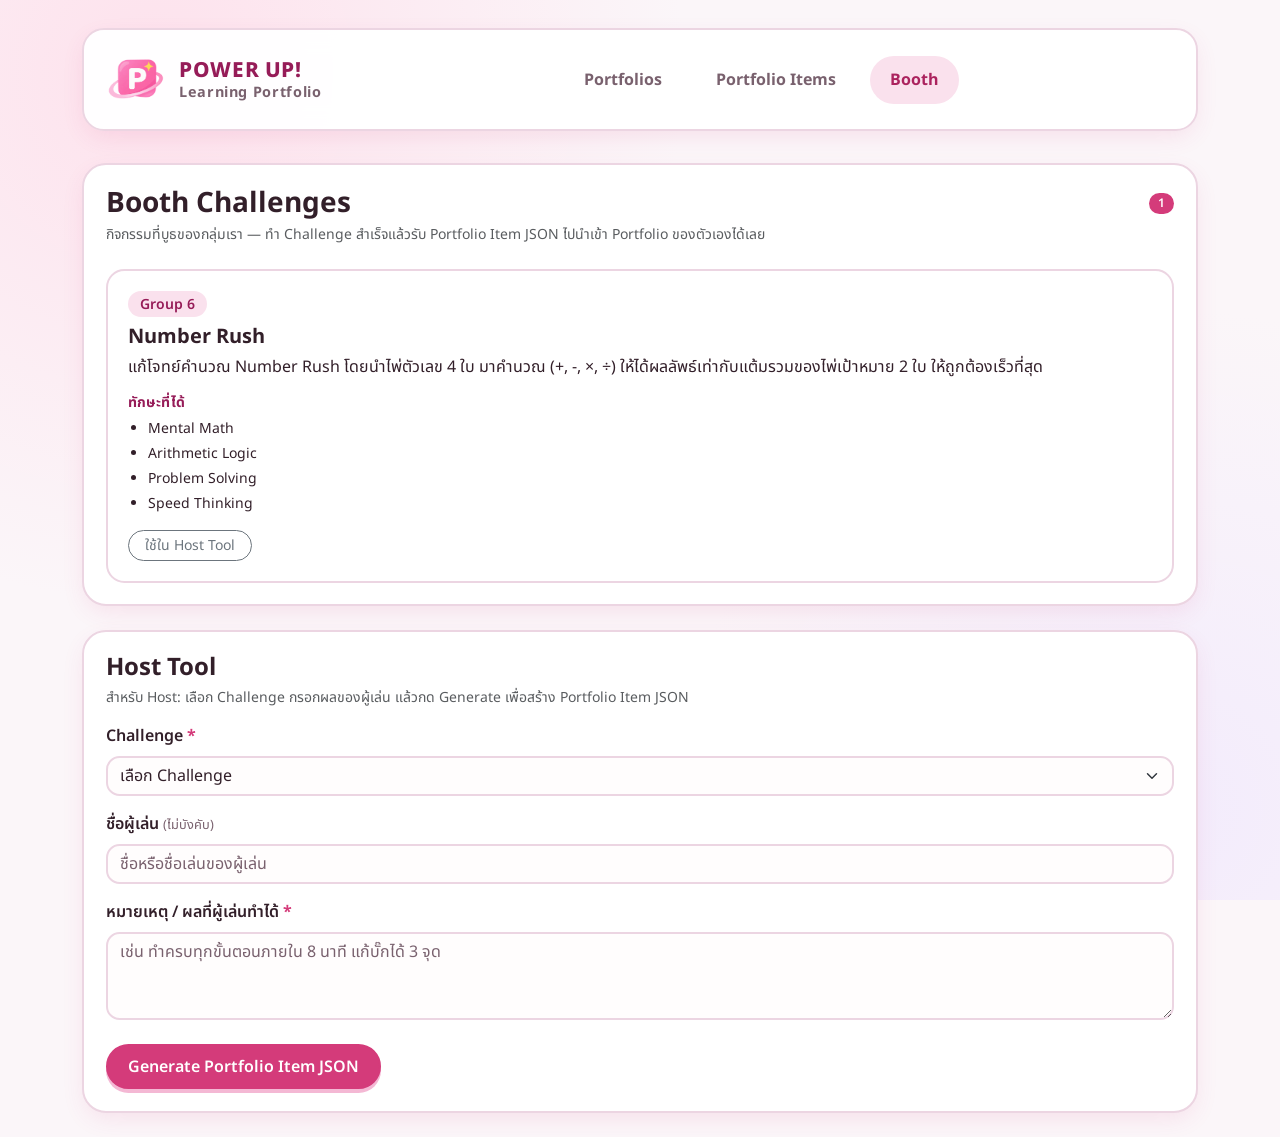
==== commit 3f297591: "fix: link challenges config to booth and index scripts (#29)" ====
--- a/booth.html
+++ b/booth.html
@@ -133,6 +133,7 @@
     </main>
 
     <script src="https://cdn.jsdelivr.net/npm/bootstrap@5.3.3/dist/js/bootstrap.bundle.min.js"></script>
+    <script src="js/challenges.config.js"></script>
     <script src="booth.js"></script>
 </body>
 
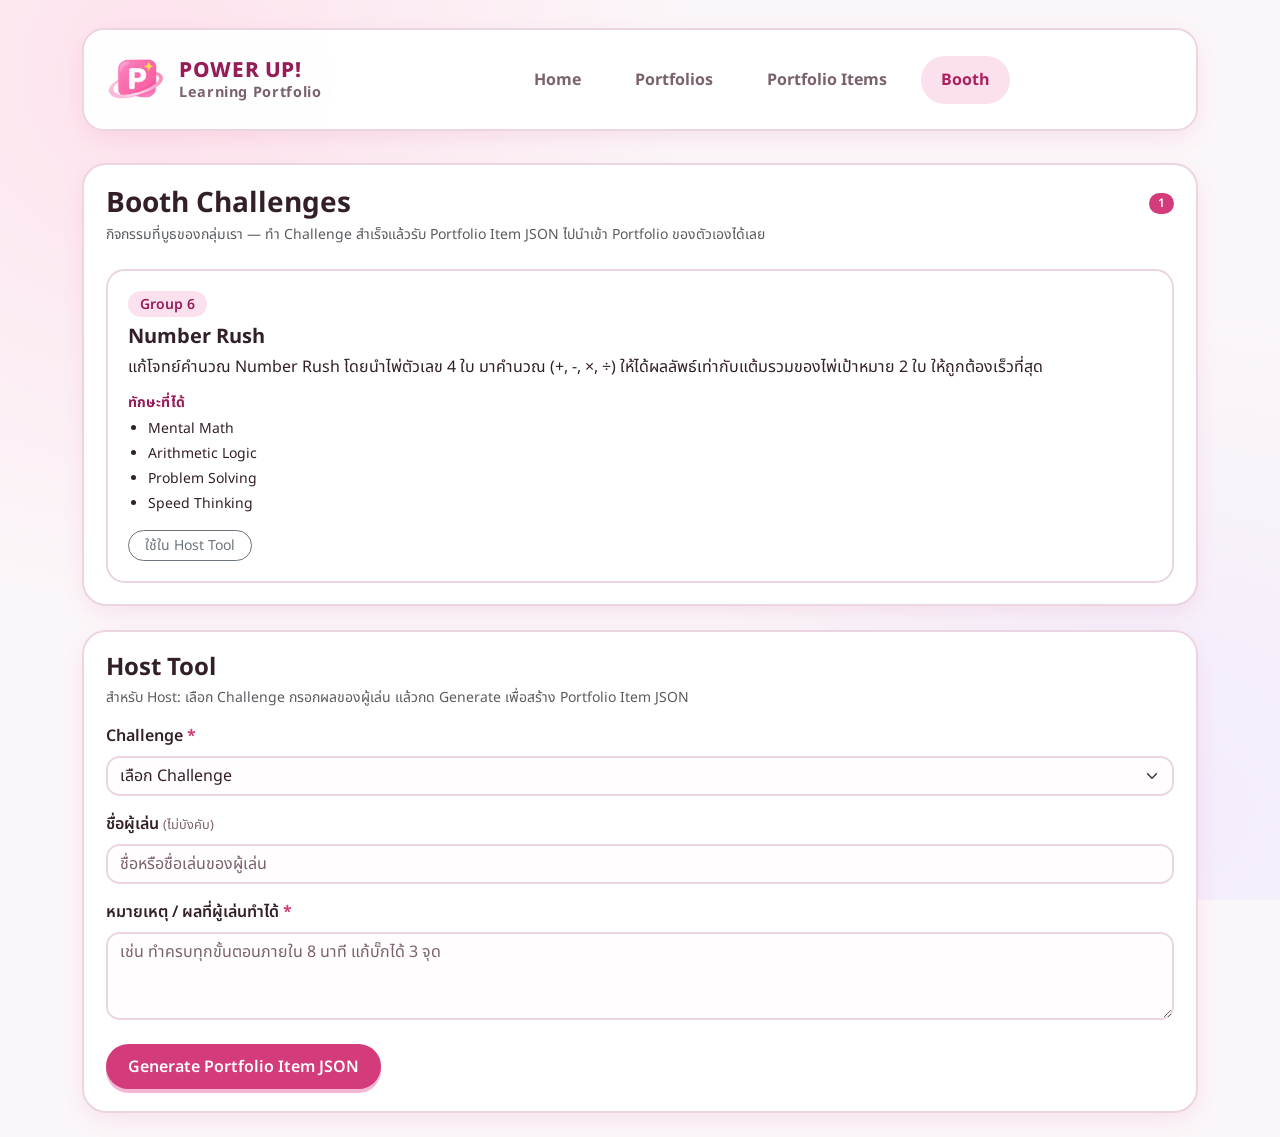
==== commit 752395f3: "Add page home and fix navbar" ====
--- a/booth.html
+++ b/booth.html
@@ -1,140 +1,143 @@
-<!DOCTYPE html>
-<html lang="th">
-
-<head>
-    <meta charset="UTF-8">
-    <meta name="viewport" content="width=device-width, initial-scale=1.0">
-    <title>POWER UP! - Booth</title>
-
-    <link rel="preconnect" href="https://fonts.googleapis.com">
-    <link rel="preconnect" href="https://fonts.gstatic.com" crossorigin>
-    <link href="https://fonts.googleapis.com/css2?family=Noto+Sans+Thai:wght@300;400;500;600;700&display=swap"
-        rel="stylesheet">
-    <link href="https://cdn.jsdelivr.net/npm/bootstrap@5.3.3/dist/css/bootstrap.min.css" rel="stylesheet">
-    <link rel="stylesheet" href="css/style.css">
-    <link rel="stylesheet" href="css/booth.css">
-</head>
-
-<body>
-    <header class="site-header">
-        <div class="container-xl">
-            <nav class="navbar navbar-expand-lg app-nav">
-                <a class="navbar-brand brand-link" href="index.html" aria-label="POWER UP Home">
-                    <img src="assets/logo.png" alt="POWER UP Logo" class="brand-logo">
-                    <span class="brand-copy">
-                        <strong>POWER UP!</strong>
-                        <small>Learning Portfolio</small>
-                    </span>
-                </a>
-
-                <div class="mobile-nav-actions">
-                    <button class="navbar-toggler" type="button" data-bs-toggle="collapse"
-                        data-bs-target="#mainNavbar" aria-controls="mainNavbar" aria-expanded="false"
-                        aria-label="Toggle navigation">
-                        <span class="navbar-toggler-icon"></span>
-                    </button>
-                </div>
-
-                <div class="collapse navbar-collapse" id="mainNavbar">
-                    <ul class="navbar-nav mx-auto">
-                        <li class="nav-item">
-                            <a class="nav-link" href="index.html#portfolios-section">Portfolios</a>
-                        </li>
-                        <li class="nav-item">
-                            <a class="nav-link" href="index.html#portfolio-items-section">Portfolio Items</a>
-                        </li>
-                        <li class="nav-item">
-                            <a class="nav-link active" href="booth.html" aria-current="page">Booth</a>
-                        </li>
-                    </ul>
-                </div>
-            </nav>
-        </div>
-    </header>
-
-    <main class="container-xl py-4">
-        <div id="toast-area" class="toast-area" aria-live="polite"></div>
-
-        <!-- ===== Booth: Challenge ของกลุ่ม ===== -->
-        <section class="panel mb-4" id="booth-section" aria-labelledby="booth-heading">
-            <div class="d-flex flex-wrap justify-content-between align-items-center gap-2 mb-1">
-                <h1 class="h3 fw-bold mb-0" id="booth-heading">Booth Challenges</h1>
-                <span class="badge rounded-pill booth-count" id="challenge-count">0</span>
-            </div>
-            <p class="text-muted small mb-4">กิจกรรมที่บูธของกลุ่มเรา — ทำ Challenge สำเร็จแล้วรับ Portfolio Item JSON ไปนำเข้า Portfolio ของตัวเองได้เลย</p>
-
-            <div id="challenge-list" class="challenge-grid"></div>
-        </section>
-
-        <!-- ===== Host Tool ===== -->
-        <section class="panel" id="host-tool-section" aria-labelledby="host-heading">
-            <div class="mb-3">
-                <h2 class="h4 fw-bold mb-1" id="host-heading">Host Tool</h2>
-                <p class="text-muted small mb-0">สำหรับ Host: เลือก Challenge กรอกผลของผู้เล่น แล้วกด Generate เพื่อสร้าง Portfolio Item JSON</p>
-            </div>
-
-            <form id="host-form" novalidate>
-                <div class="row g-3">
-                    <div class="col-12">
-                        <label for="host-challenge" class="form-label fw-semibold">
-                            Challenge <span class="req">*</span>
-                        </label>
-                        <select id="host-challenge" class="form-select" required aria-describedby="host-challenge-error">
-                            <option value="" selected disabled>เลือก Challenge</option>
-                        </select>
-                        <div class="invalid-feedback" id="host-challenge-error">กรุณาเลือก Challenge</div>
-                    </div>
-
-                    <div class="col-12">
-                        <label for="host-player" class="form-label fw-semibold">
-                            ชื่อผู้เล่น <span class="hint">(ไม่บังคับ)</span>
-                        </label>
-                        <input type="text" id="host-player" class="form-control" maxlength="60"
-                            placeholder="ชื่อหรือชื่อเล่นของผู้เล่น">
-                    </div>
-
-                    <div class="col-12">
-                        <label for="host-note" class="form-label fw-semibold">
-                            หมายเหตุ / ผลที่ผู้เล่นทำได้ <span class="req">*</span>
-                        </label>
-                        <textarea id="host-note" class="form-control" rows="3" maxlength="500"
-                            placeholder="เช่น ทำครบทุกขั้นตอนภายใน 8 นาที แก้บั๊กได้ 3 จุด"
-                            required aria-describedby="host-note-error"></textarea>
-                        <div class="invalid-feedback" id="host-note-error">กรุณากรอกหมายเหตุหรือผลที่ผู้เล่นทำได้</div>
-                    </div>
-                </div>
-
-                <div id="host-error" class="alert alert-danger mt-3 mb-0" role="alert" hidden></div>
-
-                <div class="d-flex flex-wrap gap-2 mt-4">
-                    <button type="submit" class="btn btn-accent" id="btn-generate">Generate Portfolio Item JSON</button>
-                </div>
-            </form>
-
-            <!-- ผลลัพธ์ -->
-            <div id="output-area" class="output-area" hidden>
-                <hr class="my-4">
-                <div class="d-flex flex-wrap justify-content-between align-items-center gap-2 mb-2">
-                    <label for="json-output" class="form-label fw-semibold mb-0">Portfolio Item JSON</label>
-                    <span class="hint" id="output-meta"></span>
-                </div>
-                <textarea id="json-output" class="form-control json-output" rows="14" readonly
-                    spellcheck="false" aria-describedby="copy-status"></textarea>
-
-                <div class="d-flex flex-wrap align-items-center gap-2 mt-3">
-                    <button type="button" class="btn btn-accent" id="btn-copy">Copy</button>
-                    <button type="button" class="btn btn-outline-secondary rounded-pill px-3" id="btn-download">
-                        Download .json
-                    </button>
-                    <span id="copy-status" class="small fw-semibold" role="status" aria-live="polite"></span>
-                </div>
-            </div>
-        </section>
-    </main>
-
-    <script src="https://cdn.jsdelivr.net/npm/bootstrap@5.3.3/dist/js/bootstrap.bundle.min.js"></script>
-    <script src="js/challenges.config.js"></script>
-    <script src="booth.js"></script>
-</body>
-
+<!DOCTYPE html>
+<html lang="th">
+
+<head>
+    <meta charset="UTF-8">
+    <meta name="viewport" content="width=device-width, initial-scale=1.0">
+    <title>POWER UP! - Booth</title>
+
+    <link rel="preconnect" href="https://fonts.googleapis.com">
+    <link rel="preconnect" href="https://fonts.gstatic.com" crossorigin>
+    <link href="https://fonts.googleapis.com/css2?family=Noto+Sans+Thai:wght@300;400;500;600;700&display=swap"
+        rel="stylesheet">
+    <link href="https://cdn.jsdelivr.net/npm/bootstrap@5.3.3/dist/css/bootstrap.min.css" rel="stylesheet">
+    <link rel="stylesheet" href="css/style.css">
+    <link rel="stylesheet" href="css/booth.css">
+</head>
+
+<body>
+    <header class="site-header">
+        <div class="container-xl">
+            <nav class="navbar navbar-expand-lg app-nav">
+                <a class="navbar-brand brand-link" href="index.html" aria-label="POWER UP Home">
+                    <img src="assets/logo.png" alt="POWER UP Logo" class="brand-logo">
+                    <span class="brand-copy">
+                        <strong>POWER UP!</strong>
+                        <small>Learning Portfolio</small>
+                    </span>
+                </a>
+
+                <div class="mobile-nav-actions">
+                    <button class="navbar-toggler" type="button" data-bs-toggle="collapse"
+                        data-bs-target="#mainNavbar" aria-controls="mainNavbar" aria-expanded="false"
+                        aria-label="Toggle navigation">
+                        <span class="navbar-toggler-icon"></span>
+                    </button>
+                </div>
+
+                <div class="collapse navbar-collapse" id="mainNavbar">
+                    <ul class="navbar-nav mx-auto">
+                        <li class="nav-item">
+                            <a class="nav-link" href="index.html">Home</a>
+                        </li>
+                        <li class="nav-item">
+                            <a class="nav-link" href="portfolio.html#portfolios-section">Portfolios</a>
+                        </li>
+                        <li class="nav-item">
+                            <a class="nav-link" href="portfolio.html#portfolio-items-section">Portfolio Items</a>
+                        </li>
+                        <li class="nav-item">
+                            <a class="nav-link active" href="booth.html" aria-current="page">Booth</a>
+                        </li>
+                    </ul>
+                </div>
+            </nav>
+        </div>
+    </header>
+
+    <main class="container-xl py-4">
+        <div id="toast-area" class="toast-area" aria-live="polite"></div>
+
+        <!-- ===== Booth: Challenge ของกลุ่ม ===== -->
+        <section class="panel mb-4" id="booth-section" aria-labelledby="booth-heading">
+            <div class="d-flex flex-wrap justify-content-between align-items-center gap-2 mb-1">
+                <h1 class="h3 fw-bold mb-0" id="booth-heading">Booth Challenges</h1>
+                <span class="badge rounded-pill booth-count" id="challenge-count">0</span>
+            </div>
+            <p class="text-muted small mb-4">กิจกรรมที่บูธของกลุ่มเรา — ทำ Challenge สำเร็จแล้วรับ Portfolio Item JSON ไปนำเข้า Portfolio ของตัวเองได้เลย</p>
+
+            <div id="challenge-list" class="challenge-grid"></div>
+        </section>
+
+        <!-- ===== Host Tool ===== -->
+        <section class="panel" id="host-tool-section" aria-labelledby="host-heading">
+            <div class="mb-3">
+                <h2 class="h4 fw-bold mb-1" id="host-heading">Host Tool</h2>
+                <p class="text-muted small mb-0">สำหรับ Host: เลือก Challenge กรอกผลของผู้เล่น แล้วกด Generate เพื่อสร้าง Portfolio Item JSON</p>
+            </div>
+
+            <form id="host-form" novalidate>
+                <div class="row g-3">
+                    <div class="col-12">
+                        <label for="host-challenge" class="form-label fw-semibold">
+                            Challenge <span class="req">*</span>
+                        </label>
+                        <select id="host-challenge" class="form-select" required aria-describedby="host-challenge-error">
+                            <option value="" selected disabled>เลือก Challenge</option>
+                        </select>
+                        <div class="invalid-feedback" id="host-challenge-error">กรุณาเลือก Challenge</div>
+                    </div>
+
+                    <div class="col-12">
+                        <label for="host-player" class="form-label fw-semibold">
+                            ชื่อผู้เล่น <span class="hint">(ไม่บังคับ)</span>
+                        </label>
+                        <input type="text" id="host-player" class="form-control" maxlength="60"
+                            placeholder="ชื่อหรือชื่อเล่นของผู้เล่น">
+                    </div>
+
+                    <div class="col-12">
+                        <label for="host-note" class="form-label fw-semibold">
+                            หมายเหตุ / ผลที่ผู้เล่นทำได้ <span class="req">*</span>
+                        </label>
+                        <textarea id="host-note" class="form-control" rows="3" maxlength="500"
+                            placeholder="เช่น ทำครบทุกขั้นตอนภายใน 8 นาที แก้บั๊กได้ 3 จุด"
+                            required aria-describedby="host-note-error"></textarea>
+                        <div class="invalid-feedback" id="host-note-error">กรุณากรอกหมายเหตุหรือผลที่ผู้เล่นทำได้</div>
+                    </div>
+                </div>
+
+                <div id="host-error" class="alert alert-danger mt-3 mb-0" role="alert" hidden></div>
+
+                <div class="d-flex flex-wrap gap-2 mt-4">
+                    <button type="submit" class="btn btn-accent" id="btn-generate">Generate Portfolio Item JSON</button>
+                </div>
+            </form>
+
+            <!-- ผลลัพธ์ -->
+            <div id="output-area" class="output-area" hidden>
+                <hr class="my-4">
+                <div class="d-flex flex-wrap justify-content-between align-items-center gap-2 mb-2">
+                    <label for="json-output" class="form-label fw-semibold mb-0">Portfolio Item JSON</label>
+                    <span class="hint" id="output-meta"></span>
+                </div>
+                <textarea id="json-output" class="form-control json-output" rows="14" readonly
+                    spellcheck="false" aria-describedby="copy-status"></textarea>
+
+                <div class="d-flex flex-wrap align-items-center gap-2 mt-3">
+                    <button type="button" class="btn btn-accent" id="btn-copy">Copy</button>
+                    <button type="button" class="btn btn-outline-secondary rounded-pill px-3" id="btn-download">
+                        Download .json
+                    </button>
+                    <span id="copy-status" class="small fw-semibold" role="status" aria-live="polite"></span>
+                </div>
+            </div>
+        </section>
+    </main>
+
+    <script src="https://cdn.jsdelivr.net/npm/bootstrap@5.3.3/dist/js/bootstrap.bundle.min.js"></script>
+    <script src="js/challenges.config.js"></script>
+    <script src="booth.js"></script>
+</body>
+
 </html>
--- a/css/style.css
+++ b/css/style.css
@@ -1,1100 +1,1536 @@
-:root {
-  /* ปรับโทนสีให้พาสเทลและละมุนขึ้น แต่ยังคงโทนเดิมและอ่านง่าย */
-  --accent: #d43b7a;       /* ปรับสีชมพูเข้มให้ซอฟต์ลงนิดหน่อย อ่านง่ายสบายตา */
-  --accent-dark: #ab225e;  /* ชมพูเข้มสำหรับสถานะ Hover */
-  --accent-soft: #fae1ed;  /* ชมพูพาสเทลอ่อนละมุน */
-  --accent-soft-2: #f4b8d4;
-  
-  --ink: #321f29;          /* สีตัวหนังสือเข้มขึ้นเล็กน้อยเพื่อให้ตัดกับพื้นหลัง อ่านง่ายชัดเจน */
-  --paper: #fbf6f9;        /* พื้นหลังเว็บโทนพาสเทลอมชมพูจางๆ */
-  --panel: #ffffff;
-  --line: #ecd5e2;         /* เส้นขอบสีพาสเทลอ่อนๆ */
-  --muted: #79616e;        /* สีข้อความรอง */
-  --secondary: #961c58;
-  --lilac: #f3effc;        /* ม่วงพาสเทลอ่อน */
-  --shadow: 0 8px 24px -4px rgba(212, 59, 122, 0.12);
-
-  /* === Design Tokens === */
-  --font-main: 'Noto Sans Thai', system-ui, -apple-system, sans-serif;
-  --fs-base: 1rem;
-  --fs-sm: 0.875rem;
-  --fs-lg: 1.25rem;
-  --space-sm: 0.5rem;
-  --space-md: 1rem;
-  --space-lg: 1.5rem;
-  --radius-sm: 0.75rem;
-  --radius-md: 1.15rem;
-  --radius-lg: 1.5rem;
-  --radius-pill: 999px;
-}
-
-body {
-  background:
-    radial-gradient(circle at 12% 8%, rgba(255, 212, 228, 0.6) 0, transparent 38%),
-    radial-gradient(circle at 92% 90%, rgba(235, 225, 255, 0.5) 0, transparent 35%),
-    var(--paper);
-  background-attachment: fixed;
-  color: var(--ink);
-  font-family: var(--font-main);
-  font-size: var(--fs-base);
-}
-
-/* แถบ navbar ด้านบน */
-.app-nav {
-  background: linear-gradient(135deg, #d84888 0%, #eb689f 100%);
-  padding-block: 0.85rem;
-  border: 2px solid #f8bbd0;
-  border-radius: var(--radius-lg);
-  box-shadow: 0 8px 20px rgba(216, 72, 136, 0.2);
-  width: 100%;
-  margin-top: var(--space-md);
-}
-
-.app-nav .navbar-brand {
-  color: #ffffff;
-  font-size: 1.75rem;
-  font-weight: 700;
-  letter-spacing: 0.04rem;
-  white-space: normal;
-  line-height: 1.2;
-}
-
-.brand-sub {
-  font-weight: 400;
-  color: rgba(255, 255, 255, 0.92);
-}
-
-/* ปุ่ม Reset Data บน Navbar */
-#btn-reset-data {
-  background-color: #ffffff;
-  color: #e57373;
-  border-color: #ffffff;
-  font-weight: 600;
-  transition: all 0.15s ease;
-}
-
-#btn-reset-data:hover,
-#btn-reset-data:focus {
-  background-color: #d32f2f;
-  color: #ffffff;
-  border-color: #d32f2f;
-}
-
-#btn-reset-data:active {
-  background-color: #c62828;
-  color: #ffffff;
-  border-color: #c62828;
-}
-
-/* การ์ด panel */
-.panel {
-  background: var(--panel);
-  border: 2px solid var(--line);
-  border-radius: var(--radius-lg);
-  padding: 1.35rem;
-  box-shadow: var(--shadow);
-}
-
-.panel h2,
-.panel h3 {
-  color: var(--ink);
-}
-
-.panel-title {
-  font-size: 1.1rem;
-  font-weight: 700;
-  margin-bottom: var(--space-md);
-  color: var(--ink);
-}
-
-/* สัญลักษณ์จำเป็นต้องกรอก (*) */
-.req {
-  color: var(--accent);
-  font-weight: bold;
-}
-
-.hint {
-  color: var(--muted);
-  font-weight: 400;
-  font-size: 0.8rem;
-}
-
-/* badge จำนวน portfolio และ portfolio items */
-#portfolio-count,
-#portfolio-items-count {
-  background: var(--accent) !important;
-  color: #ffffff;
-  font-size: 0.75rem;
-  font-weight: 600;
-  padding: 0.35em 0.75em;
-  vertical-align: middle;
-  border-radius: var(--radius-pill);
-}
-
-/* ปุ่มหลัก */
-.btn-accent {
-  background: var(--accent);
-  border: 2px solid var(--accent);
-  color: #ffffff;
-  font-weight: 600;
-  border-radius: var(--radius-pill);
-  padding: 0.55rem 1.25rem;
-  box-shadow: 0 4px 0 var(--accent-soft-2);
-  transition: all 0.15s ease;
-}
-
-.btn-accent:hover,
-.btn-accent:focus {
-  background: var(--accent-dark);
-  border-color: var(--accent-dark);
-  color: #ffffff;
-  transform: translateY(-2px);
-  box-shadow: 0 6px 0 var(--accent-soft-2);
-}
-
-.btn-accent:active {
-  transform: translateY(2px);
-  box-shadow: 0 1px 0 var(--accent-soft-2);
-}
-
-/* ช่องกรอก */
-.form-control {
-  border: 2px solid var(--line);
-  border-radius: 0.85rem;
-  background: #fffdfd;
-  color: var(--ink);
-}
-
-.form-control::placeholder {
-  color: var(--muted);
-}
-
-.form-control:focus {
-  background: #fff;
-  border-color: var(--accent);
-  box-shadow: 0 0 0 0.25rem rgba(212, 59, 122, 0.2);
-}
-
-.form-label {
-  color: var(--ink);
-}
-
-/* รายการ portfolio ใน sidebar */
-.list-group-item.portfolio-item {
-  cursor: pointer;
-  border: 2px solid transparent;
-  border-left: 5px solid transparent;
-  border-radius: 0.85rem !important;
-  padding: 0.65rem 0.85rem;
-  margin-bottom: 0.4rem;
-  background: #fff8fb;
-  color: var(--ink);
-  transition: all 0.15s ease;
-}
-
-.list-group-item.portfolio-item:hover {
-  background: var(--accent-soft);
-  transform: translateX(3px);
-}
-
-.list-group-item.portfolio-item.active {
-  background: var(--accent-soft);
-  color: var(--ink);
-  border-color: var(--line);
-  border-left-color: var(--accent);
-  box-shadow: 0 3px 8px rgba(212, 59, 122, 0.2);
-}
-
-.portfolio-item small {
-  color: var(--muted);
-}
-
-/* โปรไฟล์ */
-.profile dt {
-  font-size: 0.78rem;
-  text-transform: uppercase;
-  letter-spacing: 0.06em;
-  color: var(--accent);
-  margin-top: 0.75rem;
-}
-
-.profile dd {
-  margin-bottom: 0;
-  overflow-wrap: anywhere;
-}
-
-/* การ์ดรายการผลงาน */
-.item-card {
-  background: #ffffff;
-  border: 2px solid var(--line);
-  border-radius: var(--radius-md);
-  padding: var(--space-md);
-  height: 100%;
-  min-width: 0;
-  transition: all 0.2s ease;
-}
-
-.item-card:hover {
-  transform: translateY(-3px);
-  box-shadow: var(--shadow);
-  border-color: var(--accent-soft-2);
-}
-
-.item-card h3 {
-  font-size: 1.05rem;
-  margin-bottom: 0.25rem;
-  overflow-wrap: anywhere;
-  color: var(--ink);
-}
-
-.item-meta {
-  color: var(--muted);
-  font-size: 0.85rem;
-}
-
-/* แท็ก skill */
-.skill-chip {
-  display: inline-block;
-  background: var(--accent-soft);
-  color: var(--accent-dark);
-  border: 1px solid var(--accent-soft-2);
-  border-radius: var(--radius-pill);
-  padding: 0.12rem 0.7rem;
-  font-size: 0.78rem;
-  font-weight: 600;
-  margin: 0 0.25rem 0.25rem 0;
-}
-
-.reflection dt {
-  font-size: 0.78rem;
-  color: var(--accent);
-  margin-top: var(--space-sm);
-}
-
-.reflection dd {
-  margin: 0;
-  overflow-wrap: anywhere;
-}
-
-.evidence-list {
-  padding-left: 1.1rem;
-  margin: 0;
-  overflow-wrap: anywhere;
-}
-
-/* toast แจ้งเตือน */
-.toast-area {
-  position: fixed;
-  right: var(--space-md);
-  bottom: var(--space-md);
-  z-index: 1080;
-  display: flex;
-  flex-direction: column;
-  gap: var(--space-sm);
-  max-width: calc(100vw - 2rem);
-}
-
-.toast-msg {
-  background: #fff;
-  color: var(--ink);
-  border: 2px solid var(--accent);
-  padding: 0.65rem 1.1rem;
-  border-radius: var(--radius-md);
-  font-size: 0.9rem;
-  box-shadow: var(--shadow);
-  animation: toast-in 0.25s ease;
-  transition: opacity 0.3s ease, transform 0.3s ease;
-}
-
-.toast-msg.error {
-  background: #ffe3e0;
-  border-color: #ef8354;
-  color: #8a2b14;
-}
-
-.toast-msg.warning {
-  background: #fff7e0;
-  border-color: #f2b84b;
-  color: #7a5200;
-}
-
-.toast-msg.hide {
-  opacity: 0;
-  transform: translateY(8px);
-}
-
-@keyframes toast-in {
-  from { opacity: 0; transform: translateY(12px); }
-  to   { opacity: 1; transform: translateY(0); }
-}
-
-.add-item-panel {
-  min-width: 0;
-}
-
-.add-item-panel h2,
-.add-item-panel h3 {
-  color: var(--ink);
-}
-
-/* Select */
-.form-select,
-.add-item-panel .form-select {
-  border: 2px solid var(--line);
-  border-radius: 0.85rem;
-  background-color: #fffdfd;
-  color: var(--ink);
-  font-family: inherit;
-}
-
-.form-select:focus,
-.add-item-panel .form-select:focus {
-  background-color: #fff;
-  border-color: var(--accent);
-  box-shadow: 0 0 0 0.25rem rgba(212, 59, 122, 0.2);
-}
-
-/* Textarea */
-.add-item-panel textarea {
-  resize: vertical;
-  min-height: 80px;
-}
-
-/* Input และ Textarea */
-.add-item-panel .form-control,
-.add-item-panel .form-select {
-  width: 100%;
-  min-width: 0;
-}
-
-/* Hint */
-.add-item-panel .hint {
-  display: inline-block;
-  margin-top: 5px;
-}
-
-/* Action Buttons */
-.add-item-actions {
-  display: flex;
-  flex-wrap: wrap;
-  align-items: center;
-  gap: 10px;
-  border-top: 1px solid var(--line);
-}
-
-/* จัดเรียงเนื้อหาฝั่งขวา */
-.main-column {
-  display: flex;
-  flex-direction: column;
-  gap: 18px;
-}
-
-/* Profile */
-.profile-panel {
-  display: grid;
-  grid-template-columns: repeat(2, minmax(0, 1fr));
-  gap: 12px;
-}
-
-.profile-header {
-  grid-column: 1 / -1;
-  display: flex;
-  flex-wrap: wrap;
-  justify-content: space-between;
-  align-items: center;
-  gap: 12px;
-  padding-bottom: 12px;
-  border-bottom: 1px solid var(--line);
-}
-
-.profile-header #portfolio-select {
-  flex: 1 1 240px;
-  max-width: 340px;
-}
-
-.profile-item {
-  background: #fff8fb;
-  border: 2px solid var(--line);
-  border-radius: 0.85rem;
-  padding: 0.85rem var(--space-md);
-}
-
-.profile-item-full {
-  grid-column: 1 / -1;
-}
-
-.profile-item small {
-  display: block;
-  font-size: 0.78rem;
-  font-weight: 700;
-  text-transform: uppercase;
-  letter-spacing: 0.06em;
-  color: var(--accent);
-  margin-bottom: 0.35rem;
-}
-
-.profile-item p {
-  margin-bottom: 0;
-  color: var(--ink);
-  overflow-wrap: anywhere;
-}
-
-/* Portfolio Items */
-.items-grid {
-  display: grid;
-  grid-template-columns: repeat(2, minmax(0, 1fr));
-  gap: 12px;
-  align-items: start;
-}
-
-/* เพิ่มการมองเห็นเมื่อผู้ใช้กด Tab โฟกัสช่องกรอกข้อมูลหรือปุ่ม */
-input:focus, 
-textarea:focus, 
-select:focus, 
-button:focus {
-  outline: 3px solid #f4b8d4;
-  outline-offset: 2px;
-  box-shadow: 0 0 0 0.2rem rgba(212, 59, 122, 0.2);
-}
-
-/* ===== ตกแต่งการ์ด Portfolio Item ===== */
-.items-grid > p {
-  grid-column: 1 / -1;
-}
-
-.item-card {
-  position: relative;
-  display: flex;
-  flex-direction: column;
-  overflow: hidden;
-  padding: 1.1rem 1.1rem var(--space-md);
-  box-shadow: 0 4px 12px -4px rgba(212, 59, 122, 0.15);
-}
-
-.item-top {
-  display: flex;
-  flex-wrap: wrap;
-  justify-content: space-between;
-  align-items: center;
-  gap: 0.4rem;
-  margin-bottom: 0.6rem;
-}
-
-.item-type {
-  background: var(--lilac);
-  color: #6b52c0;
-  font-size: 0.75rem;
-  font-weight: 600;
-  padding: 0.18rem 0.75rem;
-  border-radius: var(--radius-pill);
-}
-
-.item-date {
-  color: var(--muted);
-  font-size: 0.8rem;
-}
-
-.item-card h3 {
-  font-size: 1.15rem;
-  font-weight: 700;
-}
-
-.item-desc {
-  margin: 0.6rem 0 0.7rem;
-  line-height: 1.55;
-  overflow-wrap: anywhere;
-}
-
-.skill-list {
-  margin-bottom: 0.9rem;
-}
-
-/* reflection */
-.reflection {
-  display: flex;
-  flex-direction: column;
-  gap: var(--space-sm);
-  margin-bottom: 0.9rem;
-}
-
-.reflection-block {
-  background: #fff3f7;
-  border: 1px solid #f8bbd0;
-  border-radius: 0.9rem;
-  padding: 0.6rem 0.9rem;
-}
-
-.reflection-block:nth-child(even) {
-  background: #f4effc;
-  border-color: #d8c8f8;
-}
-
-.reflection-label {
-  font-size: 0.78rem;
-  font-weight: 700;
-  color: var(--accent-dark);
-  margin-bottom: 0.15rem;
-}
-
-.reflection-block:nth-child(even) .reflection-label {
-  color: #6b52c0;
-}
-
-.reflection-text {
-  font-size: 0.92rem;
-  line-height: 1.5;
-  color: var(--ink);
-  overflow-wrap: anywhere;
-}
-
-/* evidence */
-.evidence-label {
-  font-size: 0.8rem;
-  font-weight: 700;
-  color: var(--muted);
-  margin-bottom: 0.25rem;
-}
-
-.evidence-list {
-  margin-bottom: var(--space-md);
-  font-size: var(--fs-sm);
-}
-
-.evidence-list a {
-  color: var(--accent-dark);
-  font-weight: 500;
-  text-decoration: none;
-  border-bottom: 1px dashed var(--accent-dark);
-}
-
-.evidence-list a:hover {
-  color: var(--secondary);
-  border-bottom-style: solid;
-}
-
-/* ปุ่มดูรายละเอียด + ปุ่มลบ ด้านล่างการ์ด */
-.item-footer {
-  margin-top: auto;
-  padding-top: 0.75rem;
-  border-top: 1px dashed var(--line);
-  display: flex;
-  flex-wrap: wrap;
-  justify-content: space-between;
-  align-items: center;
-  gap: 0.5rem;
-}
-
-.btn-detail-item {
-  background: var(--accent-soft);
-  color: var(--accent-dark);
-  border: 2px solid var(--accent-soft-2);
-  border-radius: var(--radius-pill);
-  padding: 0.25rem 0.95rem;
-  font-size: 0.82rem;
-  font-weight: 600;
-  transition: all 0.15s ease;
-}
-
-.btn-detail-item:hover {
-  background: var(--accent);
-  border-color: var(--accent);
-  color: #ffffff;
-}
-
-.btn-delete-item {
-  background: #fff;
-  color: #d32f2f;
-  border: 2px solid #ffcdd2;
-  border-radius: var(--radius-pill);
-  padding: 0.25rem 0.95rem;
-  font-size: 0.82rem;
-  font-weight: 600;
-  transition: all 0.15s ease;
-}
-
-.btn-delete-item:hover {
-  background: #ffebee;
-  border-color: #e57373;
-  color: #c62828;
-}
-
-.items-panel {
-  display: flex;
-  flex-direction: column;
-}
-
-.items-grid:has(> p) {
-  flex: 1;
-  display: flex;
-  align-items: center;
-  justify-content: center;
-  text-align: center;
-}
-
-/* Disabled States & Error Feedback */
-.form-control:disabled,
-.form-select:disabled,
-textarea:disabled {
-  background-color: #f7f1f4;
-  border-color: var(--line);
-  color: var(--muted);
-  opacity: 0.7;
-  cursor: not-allowed;
-}
-
-.btn:disabled,
-.btn-accent:disabled {
-  background-color: #ecd5e2;
-  border-color: #ecd5e2;
-  color: var(--muted);
-  box-shadow: none;
-  transform: none;
-  cursor: not-allowed;
-  opacity: 0.75;
-}
-
-.invalid-feedback {
-  color: #d32f2f;
-  font-size: 0.82rem;
-  font-weight: 500;
-  margin-top: 0.35rem;
-}
-
-.form-control.is-invalid,
-.form-select.is-invalid {
-  border-color: #d32f2f;
-  background-color: #fff8f8;
-}
-
-.empty-state {
-  grid-column: 1 / -1;
-  background: #fff8fb;
-  border: 2px dashed #f4b8d4;
-  border-radius: var(--radius-md);
-  padding: 2rem 1.25rem;
-  text-align: center;
-}
-
-.empty-state-icon {
-  font-size: 2rem;
-  line-height: 1;
-  margin-bottom: 0.6rem;
-}
-
-/* หน้าต่างยืนยัน */
-.confirm-overlay {
-  position: fixed;
-  inset: 0;
-  z-index: 1090;
-  display: flex;
-  align-items: center;
-  justify-content: center;
-  padding: var(--space-md);
-  background: rgba(122, 85, 103, 0.35);
-  animation: confirm-fade 0.15s ease;
-}
-
-.confirm-box {
-  width: 100%;
-  max-width: 380px;
-  background: var(--panel);
-  border: 2px solid var(--line);
-  border-radius: var(--radius-lg);
-  padding: 1.4rem;
-  box-shadow: var(--shadow);
-  animation: toast-in 0.2s ease;
-}
-
-.confirm-title {
-  font-size: 1.15rem;
-  font-weight: 700;
-  color: var(--ink);
-  margin-bottom: var(--space-sm);
-}
-
-.confirm-message {
-  color: var(--ink);
-  margin-bottom: 1.25rem;
-  overflow-wrap: anywhere;
-}
-
-.confirm-actions {
-  display: flex;
-  justify-content: flex-end;
-  gap: 0.6rem;
-}
-
-.btn-confirm-cancel,
-.btn-confirm-ok {
-  border-radius: var(--radius-pill);
-  padding: 0.4rem 1.2rem;
-  font-weight: 600;
-  font-size: 0.9rem;
-  transition: all 0.15s ease;
-}
-
-.btn-confirm-cancel {
-  background: #fff;
-  color: var(--ink);
-  border: 2px solid var(--line);
-}
-
-.btn-confirm-cancel:hover {
-  background: var(--accent-soft);
-}
-
-.btn-confirm-ok {
-  background: var(--accent);
-  color: #fff;
-  border: 2px solid var(--accent);
-}
-
-.btn-confirm-ok:hover {
-  background: var(--accent-dark);
-  border-color: var(--accent-dark);
-}
-
-@keyframes confirm-fade {
-  from { opacity: 0; }
-  to   { opacity: 1; }
-}
-
-.toggle-items-btn {
-  white-space: nowrap;
-  flex-shrink: 0;
-}
-
-.toggle-items-btn[aria-expanded="true"] .when-closed,
-.toggle-items-btn[aria-expanded="false"] .when-opened {
-  display: none;
-}
-
-.items-panel:has(.toggle-items-btn[aria-expanded="false"]) .d-flex.mb-3 {
-  margin-bottom: 0 !important;
-}
-
-/* Responsive */
-@media (max-width: 767.98px) {
-  .container-xl {
-    padding-left: 12px;
-    padding-right: 12px;
-  }
-  .profile-panel,
-  .items-grid {
-    grid-template-columns: 1fr;
-  }
-  .profile-header #portfolio-select {
-    max-width: 100%;
-  }
-  .btn:not(.btn-sm) {
-    padding: 10px 16px;
-  }
-}
-
-@media (max-width: 575.98px) {
-  .app-nav .navbar-brand {
-    font-size: 1.5rem;
-  }
-  .brand-sub {
-    display: block;
-    font-size: 0.85rem;
-  }
-  .add-item-panel {
-    padding: var(--space-md);
-  }
-  .add-item-actions {
-    flex-direction: column;
-    align-items: stretch;
-  }
-  .add-item-actions button {
-    width: 100%;
-  }
-}
-
-/* Portfolio Item Card & Expandable Details */
-.item-card {
-  border: 1px solid #ecd5e2;
-  border-radius: 1rem;
-  background-color: #ffffff;
-  box-shadow: 0 4px 12px rgba(212, 59, 122, 0.05);
-  transition: transform 0.2s ease, box-shadow 0.2s ease, border-color 0.2s ease;
-}
-
-.item-card:hover {
-  transform: translateY(-2px);
-  border-color: #f4b8d4;
-  box-shadow: 0 8px 20px rgba(212, 59, 122, 0.12);
-}
-
-.item-type-badge {
-  background-color: #f3e8ff;
-  color: #6b21a8;
-  font-size: 0.78rem;
-  font-weight: 600;
-  padding: 0.35rem 0.75rem;
-  border-radius: 999px;
-}
-
-.skill-tag {
-  display: inline-block;
-  background-color: #fff0f6;
-  color: #c2185b;
-  border: 1px solid #f8bbd0;
-  font-size: 0.75rem;
-  font-weight: 500;
-  padding: 0.2rem 0.65rem;
-  border-radius: 999px;
-}
-
-.btn-item-detail {
-  color: #d43b7a;
-  border: 1px solid #f4b8d4;
-  background-color: #fff8fb;
-  border-radius: 999px;
-  font-size: 0.82rem;
-  font-weight: 600;
-  padding: 0.3rem 0.9rem;
-  transition: all 0.2s ease;
-}
-
-.btn-item-detail:hover {
-  background-color: #d43b7a;
-  border-color: #d43b7a;
-  color: #ffffff;
-}
-
-.reflection-box {
-  background-color: #fdf8fb;
-  border: none;
-  border-left: 3px solid #f4b8d4;
-  border-radius: 0.5rem;
-  padding: 0.75rem 1rem;
-  margin-bottom: 0.65rem;
-}
-
-.reflection-box.is-purple {
-  background-color: #f8f5ff;
-  border-left-color: #8b5cf6;
-}
-
-/* POWER UP NAVBAR */
-.site-header {
-    position: sticky;
-    top: 0;
-    z-index: 1030;
-    padding-top: 12px;
-    padding-bottom: 8px;
-}
-
-.app-nav {
-    background: rgba(255, 255, 255, 0.96);
-    border: 2px solid var(--line);
-    border-radius: 22px;
-    padding: 12px 18px;
-    box-shadow: var(--shadow);
-    backdrop-filter: blur(12px);
-}
-
-.brand-link {
-    display: flex;
-    align-items: center;
-    gap: 12px;
-    margin-right: 24px;
-}
-
-.brand-logo {
-    width: 65px;
-    height: 65px;
-    object-fit: contain;
-}
-
-.brand-copy {
-    display: flex;
-    flex-direction: column;
-    line-height: 1.3;
-    color: var(--secondary);
-}
-
-.brand-copy strong {
-    font-size: 1.3rem;
-    font-weight: 800;
-}
-
-.brand-copy small {
-    color: var(--muted);
-    font-size: 0.9rem;
-}
-
-.app-nav .nav-link {
-    color: var(--muted);
-    font-weight: 700;
-    padding: 12px 18px;
-    border-radius: 999px;
-    transition: 0.2s;
-}
-
-.app-nav .nav-link:hover,
-.app-nav .nav-link.active {
-    background: var(--accent-soft);
-    color: var(--accent-dark);
-}
-
-.desktop-nav-actions {
-    display: flex;
-    align-items: center;
-    gap: 12px;
-}
-
-.nav-add-btn {
-    border-radius: 999px;
-    padding: 11px 24px;
-    white-space: nowrap;
-}
-
-.btn-reset {
-    background: white;
-    color: #e57373;
-    border: 2px solid #e57373;
-    border-radius: 999px;
-    padding: 10px 20px;
-    font-weight: 700;
-}
-
-.btn-reset:hover {
-    background: #d32f2f;
-    color: white;
-}
-
-.mobile-nav-actions,
-.mobile-reset {
-    display: none;
-}
-
-.navbar-toggler {
-    background: var(--accent-soft);
-    border: 0;
-    border-radius: 12px;
-    padding: 10px;
-}
-
-.navbar-toggler:focus {
-    box-shadow: none;
-}
-
-#portfolios-section,
-#portfolio-items-section,
-#add-item-section {
-    scroll-margin-top: 115px;
-}
-
-html {
-    scroll-behavior: smooth;
-}
-
-@media (max-width: 991.98px) {
-    .app-nav {
-        padding: 10px;
-    }
-    .brand-logo {
-        width: 48px;
-        height: 48px;
-    }
-    .brand-copy strong {
-        font-size: 1.05rem;
-    }
-    .brand-copy small {
-        font-size: 0.75rem;
-    }
-    .mobile-nav-actions {
-        display: flex;
-        align-items: center;
-        gap: 8px;
-    }
-    .desktop-nav-actions {
-        display: none;
-    }
-    .app-nav .navbar-collapse {
-        padding-top: 15px;
-    }
-    .app-nav .nav-link {
-        display: block;
-        padding: 12px 16px;
-    }
-    .mobile-reset {
-        display: block;
-        margin-top: 12px;
-    }
-    .mobile-reset .btn-reset {
-        width: 100%;
-    }
-    .mobile-nav-actions .nav-add-btn {
-        padding: 9px 15px;
-        font-size: 0.85rem;
-    }
-}
-
-@media (prefers-reduced-motion: reduce) {
-    html {
-        scroll-behavior: auto;
-    }
-}
-
-@media (max-width: 991.98px) {
-    .desktop-nav-actions {
-        display: flex;
-        flex-direction: column;
-        margin-top: 12px;
-    }
-    .desktop-nav-actions .nav-add-btn {
-        display: none;
-    }
-    .desktop-nav-actions #btn-reset-data {
-        width: 100%;
-    }
-    .mobile-reset {
-        display: none;
-    }
-}
-
-.app-nav .navbar-nav {
-    gap: 14px;
-}
-
-.app-nav .nav-link {
-    padding: 12px 20px !important;
-    border-radius: 999px;
-    transition: all 0.25s ease;
-}
-
-.app-nav .nav-link:hover {
-    background: var(--accent-soft);
-    color: var(--accent-dark);
-    transform: translateY(-2px);
-}
-
-.app-nav .nav-link.active {
-    background: var(--accent-soft);
-    color: var(--accent-dark);
-}
-
-#btn-import-item {
-    background: var(--accent-soft);
-    color: var(--accent-dark);
-    border: 1.5px solid var(--accent-soft-2);
-    border-radius: 999px;
-    padding: 9px 20px;
-    font-weight: 700;
-    transition: all 0.25s ease;
-}
-
-#btn-import-item:hover {
-    background: var(--accent);
-    color: white;
-    border-color: var(--accent);
-    box-shadow: var(--shadow);
-    transform: translateY(-2px);
-}
-
-#btn-import-item:active {
-    transform: scale(0.97);
-}+:root {
+  /* ปรับโทนสีให้พาสเทลและละมุนขึ้น แต่ยังคงโทนเดิมและอ่านง่าย */
+  --accent: #d43b7a;       /* ปรับสีชมพูเข้มให้ซอฟต์ลงนิดหน่อย อ่านง่ายสบายตา */
+  --accent-dark: #ab225e;  /* ชมพูเข้มสำหรับสถานะ Hover */
+  --accent-soft: #fae1ed;  /* ชมพูพาสเทลอ่อนละมุน */
+  --accent-soft-2: #f4b8d4;
+  
+  --ink: #321f29;          /* สีตัวหนังสือเข้มขึ้นเล็กน้อยเพื่อให้ตัดกับพื้นหลัง อ่านง่ายชัดเจน */
+  --paper: #fbf6f9;        /* พื้นหลังเว็บโทนพาสเทลอมชมพูจางๆ */
+  --panel: #ffffff;
+  --line: #ecd5e2;         /* เส้นขอบสีพาสเทลอ่อนๆ */
+  --muted: #79616e;        /* สีข้อความรอง */
+  --secondary: #961c58;
+  --lilac: #f3effc;        /* ม่วงพาสเทลอ่อน */
+  --shadow: 0 8px 24px -4px rgba(212, 59, 122, 0.12);
+
+  /* === Design Tokens === */
+  --font-main: 'Noto Sans Thai', system-ui, -apple-system, sans-serif;
+  --fs-base: 1rem;
+  --fs-sm: 0.875rem;
+  --fs-lg: 1.25rem;
+  --space-sm: 0.5rem;
+  --space-md: 1rem;
+  --space-lg: 1.5rem;
+  --radius-sm: 0.75rem;
+  --radius-md: 1.15rem;
+  --radius-lg: 1.5rem;
+  --radius-pill: 999px;
+}
+
+body {
+  background:
+    radial-gradient(circle at 12% 8%, rgba(255, 212, 228, 0.6) 0, transparent 38%),
+    radial-gradient(circle at 92% 90%, rgba(235, 225, 255, 0.5) 0, transparent 35%),
+    var(--paper);
+  background-attachment: fixed;
+  color: var(--ink);
+  font-family: var(--font-main);
+  font-size: var(--fs-base);
+}
+
+/* แถบ navbar ด้านบน */
+.app-nav {
+  background: linear-gradient(135deg, #d84888 0%, #eb689f 100%);
+  padding-block: 0.85rem;
+  border: 2px solid #f8bbd0;
+  border-radius: var(--radius-lg);
+  box-shadow: 0 8px 20px rgba(216, 72, 136, 0.2);
+  width: 100%;
+  margin-top: var(--space-md);
+}
+
+.app-nav .navbar-brand {
+  color: #ffffff;
+  font-size: 1.75rem;
+  font-weight: 700;
+  letter-spacing: 0.04rem;
+  white-space: normal;
+  line-height: 1.2;
+}
+
+.brand-sub {
+  font-weight: 400;
+  color: rgba(255, 255, 255, 0.92);
+}
+
+/* ปุ่ม Reset Data บน Navbar */
+#btn-reset-data {
+  background-color: #ffffff;
+  color: #e57373;
+  border-color: #ffffff;
+  font-weight: 600;
+  transition: all 0.15s ease;
+}
+
+#btn-reset-data:hover,
+#btn-reset-data:focus {
+  background-color: #d32f2f;
+  color: #ffffff;
+  border-color: #d32f2f;
+}
+
+#btn-reset-data:active {
+  background-color: #c62828;
+  color: #ffffff;
+  border-color: #c62828;
+}
+
+/* การ์ด panel */
+.panel {
+  background: var(--panel);
+  border: 2px solid var(--line);
+  border-radius: var(--radius-lg);
+  padding: 1.35rem;
+  box-shadow: var(--shadow);
+}
+
+.panel h2,
+.panel h3 {
+  color: var(--ink);
+}
+
+.panel-title {
+  font-size: 1.1rem;
+  font-weight: 700;
+  margin-bottom: var(--space-md);
+  color: var(--ink);
+}
+
+/* สัญลักษณ์จำเป็นต้องกรอก (*) */
+.req {
+  color: var(--accent);
+  font-weight: bold;
+}
+
+.hint {
+  color: var(--muted);
+  font-weight: 400;
+  font-size: 0.8rem;
+}
+
+/* badge จำนวน portfolio และ portfolio items */
+#portfolio-count,
+#portfolio-items-count {
+  background: var(--accent) !important;
+  color: #ffffff;
+  font-size: 0.75rem;
+  font-weight: 600;
+  padding: 0.35em 0.75em;
+  vertical-align: middle;
+  border-radius: var(--radius-pill);
+}
+
+/* ปุ่มหลัก */
+.btn-accent {
+  background: var(--accent);
+  border: 2px solid var(--accent);
+  color: #ffffff;
+  font-weight: 600;
+  border-radius: var(--radius-pill);
+  padding: 0.55rem 1.25rem;
+  box-shadow: 0 4px 0 var(--accent-soft-2);
+  transition: all 0.15s ease;
+}
+
+.btn-accent:hover,
+.btn-accent:focus {
+  background: var(--accent-dark);
+  border-color: var(--accent-dark);
+  color: #ffffff;
+  transform: translateY(-2px);
+  box-shadow: 0 6px 0 var(--accent-soft-2);
+}
+
+.btn-accent:active {
+  transform: translateY(2px);
+  box-shadow: 0 1px 0 var(--accent-soft-2);
+}
+
+/* ช่องกรอก */
+.form-control {
+  border: 2px solid var(--line);
+  border-radius: 0.85rem;
+  background: #fffdfd;
+  color: var(--ink);
+}
+
+.form-control::placeholder {
+  color: var(--muted);
+}
+
+.form-control:focus {
+  background: #fff;
+  border-color: var(--accent);
+  box-shadow: 0 0 0 0.25rem rgba(212, 59, 122, 0.2);
+}
+
+.form-label {
+  color: var(--ink);
+}
+
+/* รายการ portfolio ใน sidebar */
+.list-group-item.portfolio-item {
+  cursor: pointer;
+  border: 2px solid transparent;
+  border-left: 5px solid transparent;
+  border-radius: 0.85rem !important;
+  padding: 0.65rem 0.85rem;
+  margin-bottom: 0.4rem;
+  background: #fff8fb;
+  color: var(--ink);
+  transition: all 0.15s ease;
+}
+
+.list-group-item.portfolio-item:hover {
+  background: var(--accent-soft);
+  transform: translateX(3px);
+}
+
+.list-group-item.portfolio-item.active {
+  background: var(--accent-soft);
+  color: var(--ink);
+  border-color: var(--line);
+  border-left-color: var(--accent);
+  box-shadow: 0 3px 8px rgba(212, 59, 122, 0.2);
+}
+
+.portfolio-item small {
+  color: var(--muted);
+}
+
+/* โปรไฟล์ */
+.profile dt {
+  font-size: 0.78rem;
+  text-transform: uppercase;
+  letter-spacing: 0.06em;
+  color: var(--accent);
+  margin-top: 0.75rem;
+}
+
+.profile dd {
+  margin-bottom: 0;
+  overflow-wrap: anywhere;
+}
+
+/* การ์ดรายการผลงาน */
+.item-card {
+  background: #ffffff;
+  border: 2px solid var(--line);
+  border-radius: var(--radius-md);
+  padding: var(--space-md);
+  height: 100%;
+  min-width: 0;
+  transition: all 0.2s ease;
+}
+
+.item-card:hover {
+  transform: translateY(-3px);
+  box-shadow: var(--shadow);
+  border-color: var(--accent-soft-2);
+}
+
+.item-card h3 {
+  font-size: 1.05rem;
+  margin-bottom: 0.25rem;
+  overflow-wrap: anywhere;
+  color: var(--ink);
+}
+
+.item-meta {
+  color: var(--muted);
+  font-size: 0.85rem;
+}
+
+/* แท็ก skill */
+.skill-chip {
+  display: inline-block;
+  background: var(--accent-soft);
+  color: var(--accent-dark);
+  border: 1px solid var(--accent-soft-2);
+  border-radius: var(--radius-pill);
+  padding: 0.12rem 0.7rem;
+  font-size: 0.78rem;
+  font-weight: 600;
+  margin: 0 0.25rem 0.25rem 0;
+}
+
+.reflection dt {
+  font-size: 0.78rem;
+  color: var(--accent);
+  margin-top: var(--space-sm);
+}
+
+.reflection dd {
+  margin: 0;
+  overflow-wrap: anywhere;
+}
+
+.evidence-list {
+  padding-left: 1.1rem;
+  margin: 0;
+  overflow-wrap: anywhere;
+}
+
+/* toast แจ้งเตือน */
+.toast-area {
+  position: fixed;
+  right: var(--space-md);
+  bottom: var(--space-md);
+  z-index: 1080;
+  display: flex;
+  flex-direction: column;
+  gap: var(--space-sm);
+  max-width: calc(100vw - 2rem);
+}
+
+.toast-msg {
+  background: #fff;
+  color: var(--ink);
+  border: 2px solid var(--accent);
+  padding: 0.65rem 1.1rem;
+  border-radius: var(--radius-md);
+  font-size: 0.9rem;
+  box-shadow: var(--shadow);
+  animation: toast-in 0.25s ease;
+  transition: opacity 0.3s ease, transform 0.3s ease;
+}
+
+.toast-msg.error {
+  background: #ffe3e0;
+  border-color: #ef8354;
+  color: #8a2b14;
+}
+
+.toast-msg.warning {
+  background: #fff7e0;
+  border-color: #f2b84b;
+  color: #7a5200;
+}
+
+.toast-msg.hide {
+  opacity: 0;
+  transform: translateY(8px);
+}
+
+@keyframes toast-in {
+  from { opacity: 0; transform: translateY(12px); }
+  to   { opacity: 1; transform: translateY(0); }
+}
+
+.add-item-panel {
+  min-width: 0;
+}
+
+.add-item-panel h2,
+.add-item-panel h3 {
+  color: var(--ink);
+}
+
+/* Select */
+.form-select,
+.add-item-panel .form-select {
+  border: 2px solid var(--line);
+  border-radius: 0.85rem;
+  background-color: #fffdfd;
+  color: var(--ink);
+  font-family: inherit;
+}
+
+.form-select:focus,
+.add-item-panel .form-select:focus {
+  background-color: #fff;
+  border-color: var(--accent);
+  box-shadow: 0 0 0 0.25rem rgba(212, 59, 122, 0.2);
+}
+
+/* Textarea */
+.add-item-panel textarea {
+  resize: vertical;
+  min-height: 80px;
+}
+
+/* Input และ Textarea */
+.add-item-panel .form-control,
+.add-item-panel .form-select {
+  width: 100%;
+  min-width: 0;
+}
+
+/* Hint */
+.add-item-panel .hint {
+  display: inline-block;
+  margin-top: 5px;
+}
+
+/* Action Buttons */
+.add-item-actions {
+  display: flex;
+  flex-wrap: wrap;
+  align-items: center;
+  gap: 10px;
+  border-top: 1px solid var(--line);
+}
+
+/* จัดเรียงเนื้อหาฝั่งขวา */
+.main-column {
+  display: flex;
+  flex-direction: column;
+  gap: 18px;
+}
+
+/* Profile */
+.profile-panel {
+  display: grid;
+  grid-template-columns: repeat(2, minmax(0, 1fr));
+  gap: 12px;
+}
+
+.profile-header {
+  grid-column: 1 / -1;
+  display: flex;
+  flex-wrap: wrap;
+  justify-content: space-between;
+  align-items: center;
+  gap: 12px;
+  padding-bottom: 12px;
+  border-bottom: 1px solid var(--line);
+}
+
+.profile-header #portfolio-select {
+  flex: 1 1 240px;
+  max-width: 340px;
+}
+
+.profile-item {
+  background: #fff8fb;
+  border: 2px solid var(--line);
+  border-radius: 0.85rem;
+  padding: 0.85rem var(--space-md);
+}
+
+.profile-item-full {
+  grid-column: 1 / -1;
+}
+
+.profile-item small {
+  display: block;
+  font-size: 0.78rem;
+  font-weight: 700;
+  text-transform: uppercase;
+  letter-spacing: 0.06em;
+  color: var(--accent);
+  margin-bottom: 0.35rem;
+}
+
+.profile-item p {
+  margin-bottom: 0;
+  color: var(--ink);
+  overflow-wrap: anywhere;
+}
+
+/* Portfolio Items */
+.items-grid {
+  display: grid;
+  grid-template-columns: repeat(2, minmax(0, 1fr));
+  gap: 12px;
+  align-items: start;
+}
+
+/* เพิ่มการมองเห็นเมื่อผู้ใช้กด Tab โฟกัสช่องกรอกข้อมูลหรือปุ่ม */
+input:focus, 
+textarea:focus, 
+select:focus, 
+button:focus {
+  outline: 3px solid #f4b8d4;
+  outline-offset: 2px;
+  box-shadow: 0 0 0 0.2rem rgba(212, 59, 122, 0.2);
+}
+
+/* ===== ตกแต่งการ์ด Portfolio Item ===== */
+.items-grid > p {
+  grid-column: 1 / -1;
+}
+
+.item-card {
+  position: relative;
+  display: flex;
+  flex-direction: column;
+  overflow: hidden;
+  padding: 1.1rem 1.1rem var(--space-md);
+  box-shadow: 0 4px 12px -4px rgba(212, 59, 122, 0.15);
+}
+
+.item-top {
+  display: flex;
+  flex-wrap: wrap;
+  justify-content: space-between;
+  align-items: center;
+  gap: 0.4rem;
+  margin-bottom: 0.6rem;
+}
+
+.item-type {
+  background: var(--lilac);
+  color: #6b52c0;
+  font-size: 0.75rem;
+  font-weight: 600;
+  padding: 0.18rem 0.75rem;
+  border-radius: var(--radius-pill);
+}
+
+.item-date {
+  color: var(--muted);
+  font-size: 0.8rem;
+}
+
+.item-card h3 {
+  font-size: 1.15rem;
+  font-weight: 700;
+}
+
+.item-desc {
+  margin: 0.6rem 0 0.7rem;
+  line-height: 1.55;
+  overflow-wrap: anywhere;
+}
+
+.skill-list {
+  margin-bottom: 0.9rem;
+}
+
+/* reflection */
+.reflection {
+  display: flex;
+  flex-direction: column;
+  gap: var(--space-sm);
+  margin-bottom: 0.9rem;
+}
+
+.reflection-block {
+  background: #fff3f7;
+  border: 1px solid #f8bbd0;
+  border-radius: 0.9rem;
+  padding: 0.6rem 0.9rem;
+}
+
+.reflection-block:nth-child(even) {
+  background: #f4effc;
+  border-color: #d8c8f8;
+}
+
+.reflection-label {
+  font-size: 0.78rem;
+  font-weight: 700;
+  color: var(--accent-dark);
+  margin-bottom: 0.15rem;
+}
+
+.reflection-block:nth-child(even) .reflection-label {
+  color: #6b52c0;
+}
+
+.reflection-text {
+  font-size: 0.92rem;
+  line-height: 1.5;
+  color: var(--ink);
+  overflow-wrap: anywhere;
+}
+
+/* evidence */
+.evidence-label {
+  font-size: 0.8rem;
+  font-weight: 700;
+  color: var(--muted);
+  margin-bottom: 0.25rem;
+}
+
+.evidence-list {
+  margin-bottom: var(--space-md);
+  font-size: var(--fs-sm);
+}
+
+.evidence-list a {
+  color: var(--accent-dark);
+  font-weight: 500;
+  text-decoration: none;
+  border-bottom: 1px dashed var(--accent-dark);
+}
+
+.evidence-list a:hover {
+  color: var(--secondary);
+  border-bottom-style: solid;
+}
+
+/* ปุ่มดูรายละเอียด + ปุ่มลบ ด้านล่างการ์ด */
+.item-footer {
+  margin-top: auto;
+  padding-top: 0.75rem;
+  border-top: 1px dashed var(--line);
+  display: flex;
+  flex-wrap: wrap;
+  justify-content: space-between;
+  align-items: center;
+  gap: 0.5rem;
+}
+
+.btn-detail-item {
+  background: var(--accent-soft);
+  color: var(--accent-dark);
+  border: 2px solid var(--accent-soft-2);
+  border-radius: var(--radius-pill);
+  padding: 0.25rem 0.95rem;
+  font-size: 0.82rem;
+  font-weight: 600;
+  transition: all 0.15s ease;
+}
+
+.btn-detail-item:hover {
+  background: var(--accent);
+  border-color: var(--accent);
+  color: #ffffff;
+}
+
+.btn-delete-item {
+  background: #fff;
+  color: #d32f2f;
+  border: 2px solid #ffcdd2;
+  border-radius: var(--radius-pill);
+  padding: 0.25rem 0.95rem;
+  font-size: 0.82rem;
+  font-weight: 600;
+  transition: all 0.15s ease;
+}
+
+.btn-delete-item:hover {
+  background: #ffebee;
+  border-color: #e57373;
+  color: #c62828;
+}
+
+.items-panel {
+  display: flex;
+  flex-direction: column;
+}
+
+.items-grid:has(> p) {
+  flex: 1;
+  display: flex;
+  align-items: center;
+  justify-content: center;
+  text-align: center;
+}
+
+/* Disabled States & Error Feedback */
+.form-control:disabled,
+.form-select:disabled,
+textarea:disabled {
+  background-color: #f7f1f4;
+  border-color: var(--line);
+  color: var(--muted);
+  opacity: 0.7;
+  cursor: not-allowed;
+}
+
+.btn:disabled,
+.btn-accent:disabled {
+  background-color: #ecd5e2;
+  border-color: #ecd5e2;
+  color: var(--muted);
+  box-shadow: none;
+  transform: none;
+  cursor: not-allowed;
+  opacity: 0.75;
+}
+
+.invalid-feedback {
+  color: #d32f2f;
+  font-size: 0.82rem;
+  font-weight: 500;
+  margin-top: 0.35rem;
+}
+
+.form-control.is-invalid,
+.form-select.is-invalid {
+  border-color: #d32f2f;
+  background-color: #fff8f8;
+}
+
+.empty-state {
+  grid-column: 1 / -1;
+  background: #fff8fb;
+  border: 2px dashed #f4b8d4;
+  border-radius: var(--radius-md);
+  padding: 2rem 1.25rem;
+  text-align: center;
+}
+
+.empty-state-icon {
+  font-size: 2rem;
+  line-height: 1;
+  margin-bottom: 0.6rem;
+}
+
+/* หน้าต่างยืนยัน */
+.confirm-overlay {
+  position: fixed;
+  inset: 0;
+  z-index: 1090;
+  display: flex;
+  align-items: center;
+  justify-content: center;
+  padding: var(--space-md);
+  background: rgba(122, 85, 103, 0.35);
+  animation: confirm-fade 0.15s ease;
+}
+
+.confirm-box {
+  width: 100%;
+  max-width: 380px;
+  background: var(--panel);
+  border: 2px solid var(--line);
+  border-radius: var(--radius-lg);
+  padding: 1.4rem;
+  box-shadow: var(--shadow);
+  animation: toast-in 0.2s ease;
+}
+
+.confirm-title {
+  font-size: 1.15rem;
+  font-weight: 700;
+  color: var(--ink);
+  margin-bottom: var(--space-sm);
+}
+
+.confirm-message {
+  color: var(--ink);
+  margin-bottom: 1.25rem;
+  overflow-wrap: anywhere;
+}
+
+.confirm-actions {
+  display: flex;
+  justify-content: flex-end;
+  gap: 0.6rem;
+}
+
+.btn-confirm-cancel,
+.btn-confirm-ok {
+  border-radius: var(--radius-pill);
+  padding: 0.4rem 1.2rem;
+  font-weight: 600;
+  font-size: 0.9rem;
+  transition: all 0.15s ease;
+}
+
+.btn-confirm-cancel {
+  background: #fff;
+  color: var(--ink);
+  border: 2px solid var(--line);
+}
+
+.btn-confirm-cancel:hover {
+  background: var(--accent-soft);
+}
+
+.btn-confirm-ok {
+  background: var(--accent);
+  color: #fff;
+  border: 2px solid var(--accent);
+}
+
+.btn-confirm-ok:hover {
+  background: var(--accent-dark);
+  border-color: var(--accent-dark);
+}
+
+@keyframes confirm-fade {
+  from { opacity: 0; }
+  to   { opacity: 1; }
+}
+
+.toggle-items-btn {
+  white-space: nowrap;
+  flex-shrink: 0;
+}
+
+.toggle-items-btn[aria-expanded="true"] .when-closed,
+.toggle-items-btn[aria-expanded="false"] .when-opened {
+  display: none;
+}
+
+.items-panel:has(.toggle-items-btn[aria-expanded="false"]) .d-flex.mb-3 {
+  margin-bottom: 0 !important;
+}
+
+/* Responsive */
+@media (max-width: 767.98px) {
+  .container-xl {
+    padding-left: 12px;
+    padding-right: 12px;
+  }
+  .profile-panel,
+  .items-grid {
+    grid-template-columns: 1fr;
+  }
+  .profile-header #portfolio-select {
+    max-width: 100%;
+  }
+  .btn:not(.btn-sm) {
+    padding: 10px 16px;
+  }
+}
+
+@media (max-width: 575.98px) {
+  .app-nav .navbar-brand {
+    font-size: 1.5rem;
+  }
+  .brand-sub {
+    display: block;
+    font-size: 0.85rem;
+  }
+  .add-item-panel {
+    padding: var(--space-md);
+  }
+  .add-item-actions {
+    flex-direction: column;
+    align-items: stretch;
+  }
+  .add-item-actions button {
+    width: 100%;
+  }
+}
+
+/* Portfolio Item Card & Expandable Details */
+.item-card {
+  border: 1px solid #ecd5e2;
+  border-radius: 1rem;
+  background-color: #ffffff;
+  box-shadow: 0 4px 12px rgba(212, 59, 122, 0.05);
+  transition: transform 0.2s ease, box-shadow 0.2s ease, border-color 0.2s ease;
+}
+
+.item-card:hover {
+  transform: translateY(-2px);
+  border-color: #f4b8d4;
+  box-shadow: 0 8px 20px rgba(212, 59, 122, 0.12);
+}
+
+.item-type-badge {
+  background-color: #f3e8ff;
+  color: #6b21a8;
+  font-size: 0.78rem;
+  font-weight: 600;
+  padding: 0.35rem 0.75rem;
+  border-radius: 999px;
+}
+
+.skill-tag {
+  display: inline-block;
+  background-color: #fff0f6;
+  color: #c2185b;
+  border: 1px solid #f8bbd0;
+  font-size: 0.75rem;
+  font-weight: 500;
+  padding: 0.2rem 0.65rem;
+  border-radius: 999px;
+}
+
+.btn-item-detail {
+  color: #d43b7a;
+  border: 1px solid #f4b8d4;
+  background-color: #fff8fb;
+  border-radius: 999px;
+  font-size: 0.82rem;
+  font-weight: 600;
+  padding: 0.3rem 0.9rem;
+  transition: all 0.2s ease;
+}
+
+.btn-item-detail:hover {
+  background-color: #d43b7a;
+  border-color: #d43b7a;
+  color: #ffffff;
+}
+
+.reflection-box {
+  background-color: #fdf8fb;
+  border: none;
+  border-left: 3px solid #f4b8d4;
+  border-radius: 0.5rem;
+  padding: 0.75rem 1rem;
+  margin-bottom: 0.65rem;
+}
+
+.reflection-box.is-purple {
+  background-color: #f8f5ff;
+  border-left-color: #8b5cf6;
+}
+
+/* POWER UP NAVBAR */
+.site-header {
+    position: sticky;
+    top: 0;
+    z-index: 1030;
+    padding-top: 12px;
+    padding-bottom: 8px;
+}
+
+.app-nav {
+    background: rgba(255, 255, 255, 0.96);
+    border: 2px solid var(--line);
+    border-radius: 22px;
+    padding: 12px 18px;
+    box-shadow: var(--shadow);
+    backdrop-filter: blur(12px);
+}
+
+.brand-link {
+    display: flex;
+    align-items: center;
+    gap: 12px;
+    margin-right: 24px;
+}
+
+.brand-logo {
+    width: 65px;
+    height: 65px;
+    object-fit: contain;
+}
+
+.brand-copy {
+    display: flex;
+    flex-direction: column;
+    line-height: 1.3;
+    color: var(--secondary);
+}
+
+.brand-copy strong {
+    font-size: 1.3rem;
+    font-weight: 800;
+}
+
+.brand-copy small {
+    color: var(--muted);
+    font-size: 0.9rem;
+}
+
+.app-nav .nav-link {
+    color: var(--muted);
+    font-weight: 700;
+    padding: 12px 18px;
+    border-radius: 999px;
+    transition: 0.2s;
+}
+
+.app-nav .nav-link:hover,
+.app-nav .nav-link.active {
+    background: var(--accent-soft);
+    color: var(--accent-dark);
+}
+
+.desktop-nav-actions {
+    display: flex;
+    align-items: center;
+    gap: 12px;
+}
+
+.nav-add-btn {
+    border-radius: 999px;
+    padding: 11px 24px;
+    white-space: nowrap;
+}
+
+.btn-reset {
+    background: white;
+    color: #e57373;
+    border: 2px solid #e57373;
+    border-radius: 999px;
+    padding: 10px 20px;
+    font-weight: 700;
+}
+
+.btn-reset:hover {
+    background: #d32f2f;
+    color: white;
+}
+
+.mobile-nav-actions,
+.mobile-reset {
+    display: none;
+}
+
+.navbar-toggler {
+    background: var(--accent-soft);
+    border: 0;
+    border-radius: 12px;
+    padding: 10px;
+}
+
+.navbar-toggler:focus {
+    box-shadow: none;
+}
+
+#portfolios-section,
+#portfolio-items-section,
+#add-item-section {
+    scroll-margin-top: 115px;
+}
+
+html {
+    scroll-behavior: smooth;
+}
+
+@media (max-width: 991.98px) {
+    .app-nav {
+        padding: 10px;
+    }
+    .brand-logo {
+        width: 48px;
+        height: 48px;
+    }
+    .brand-copy strong {
+        font-size: 1.05rem;
+    }
+    .brand-copy small {
+        font-size: 0.75rem;
+    }
+    .mobile-nav-actions {
+        display: flex;
+        align-items: center;
+        gap: 8px;
+    }
+    .desktop-nav-actions {
+        display: none;
+    }
+    .app-nav .navbar-collapse {
+        padding-top: 15px;
+    }
+    .app-nav .nav-link {
+        display: block;
+        padding: 12px 16px;
+    }
+    .mobile-reset {
+        display: block;
+        margin-top: 12px;
+    }
+    .mobile-reset .btn-reset {
+        width: 100%;
+    }
+    .mobile-nav-actions .nav-add-btn {
+        padding: 9px 15px;
+        font-size: 0.85rem;
+    }
+}
+
+@media (prefers-reduced-motion: reduce) {
+    html {
+        scroll-behavior: auto;
+    }
+}
+
+@media (max-width: 991.98px) {
+    .desktop-nav-actions {
+        display: flex;
+        flex-direction: column;
+        margin-top: 12px;
+    }
+    .desktop-nav-actions .nav-add-btn {
+        display: none;
+    }
+    .desktop-nav-actions #btn-reset-data {
+        width: 100%;
+    }
+    .mobile-reset {
+        display: none;
+    }
+}
+
+.app-nav .navbar-nav {
+    gap: 14px;
+}
+
+.app-nav .nav-link {
+    padding: 12px 20px !important;
+    border-radius: 999px;
+    transition: all 0.25s ease;
+}
+
+.app-nav .nav-link:hover {
+    background: var(--accent-soft);
+    color: var(--accent-dark);
+    transform: translateY(-2px);
+}
+
+.app-nav .nav-link.active {
+    background: var(--accent-soft);
+    color: var(--accent-dark);
+}
+
+#btn-import-item {
+    background: var(--accent-soft);
+    color: var(--accent-dark);
+    border: 1.5px solid var(--accent-soft-2);
+    border-radius: 999px;
+    padding: 9px 20px;
+    font-weight: 700;
+    transition: all 0.25s ease;
+}
+
+#btn-import-item:hover {
+    background: var(--accent);
+    color: white;
+    border-color: var(--accent);
+    box-shadow: var(--shadow);
+    transform: translateY(-2px);
+}
+
+#btn-import-item:active {
+    transform: scale(0.97);
+}
+
+/* Import Portfolio modal */
+.import-modal-content { border: 1px solid var(--accent-soft-2); border-radius: 1.6rem; box-shadow: 0 18px 60px rgba(75,30,55,.2); overflow: hidden; }
+.import-modal-content .modal-header,.import-modal-content .modal-body,.import-modal-content .modal-footer { padding-left: clamp(1rem,4vw,2rem); padding-right: clamp(1rem,4vw,2rem); }
+.import-modal-icon { width:4.5rem;height:4.5rem;flex:0 0 4.5rem;display:grid;place-items:center;border-radius:1.25rem;color:#fff;font-size:2.5rem;background:linear-gradient(135deg,#ef4c9b,#c72d82); }
+.import-method-card { min-height:112px;position:relative;display:flex;align-items:center;gap:1rem;padding:1.1rem;text-align:left;border:2px solid var(--line);border-radius:1.2rem;background:#fff;color:var(--ink);transition:.15s ease; }
+.import-method-card > i:first-child { font-size:2.5rem;color:var(--accent); }
+.import-method-card span { display:grid;gap:.25rem; }
+.import-method-card strong { font-size:1.1rem; }
+.import-method-card small { color:var(--muted); }
+.import-method-card .method-check { margin-left:auto;color:var(--accent);opacity:0; }
+.import-method-card.active { border-color:var(--accent);background:#fff2f8; }
+.import-method-card.active .method-check { opacity:1; }
+.import-drop-zone { border:2px dashed var(--accent-soft-2);border-radius:1rem;padding:1.25rem;background:#fff8fb;color:var(--muted); }
+.import-drop-zone > i { color:var(--accent); }
+.import-json-editor { min-height:170px;border:2px solid var(--line);border-radius:1rem;line-height:1.65;resize:vertical; }
+.import-json-editor:focus { border-color:var(--accent);box-shadow:0 0 0 .2rem rgba(212,59,122,.12); }
+@media (max-width:575.98px) { .import-modal-content .modal-header { align-items:flex-start; } .import-modal-icon { width:3.4rem;height:3.4rem;flex-basis:3.4rem;font-size:1.9rem; } .import-modal-content .modal-footer > button { flex:1 1 auto; } }
+
+
+/* Import preview card — polished detail layout */
+.import-preview-card {
+    padding: 1.25rem;
+    border: 1px solid #f1c8dc;
+    border-radius: 1.15rem;
+    background: linear-gradient(135deg, #fff8fc 0%, #fff 72%);
+    box-shadow: 0 8px 24px rgba(154, 55, 105, .07);
+}
+.import-preview-heading {
+    display: flex;
+    align-items: center;
+    gap: .85rem;
+    padding-bottom: 1rem;
+    margin-bottom: 1rem;
+    border-bottom: 1px solid #f4dce8;
+}
+.import-preview-heading-icon {
+    width: 2.7rem;
+    height: 2.7rem;
+    display: grid;
+    place-items: center;
+    flex: 0 0 2.7rem;
+    border-radius: .85rem;
+    color: #c72d82;
+    background: #fde7f2;
+    font-size: 1.25rem;
+}
+.import-preview-heading h6 { color: #54213f; }
+.import-preview-subtitle { color: #92758a; font-size: .78rem; }
+.import-preview-status {
+    margin-left: auto;
+    padding: .38rem .7rem;
+    border: 1px solid #bfe8d3;
+    border-radius: 999px;
+    color: #18794e;
+    background: #edfaf3;
+    font-size: .75rem;
+    font-weight: 700;
+    white-space: nowrap;
+}
+.import-preview-grid {
+    display: grid;
+    grid-template-columns: repeat(2, minmax(0, 1fr));
+    gap: .75rem;
+}
+.import-preview-field {
+    min-width: 0;
+    display: flex;
+    flex-direction: column;
+    gap: .35rem;
+    padding: .8rem .9rem;
+    border: 1px solid #f2e3eb;
+    border-radius: .8rem;
+    background: rgba(255,255,255,.88);
+}
+.import-preview-field-wide { grid-column: 1 / -1; }
+.import-preview-label {
+    color: #96758a;
+    font-size: .78rem;
+    font-weight: 600;
+}
+.import-preview-label i { color: #d34b91; margin-right: .25rem; }
+.import-preview-field strong {
+    color: #38283a;
+    font-size: .92rem;
+    font-weight: 650;
+    overflow-wrap: anywhere;
+}
+ .import-preview-items-list {
+    display: grid;
+    gap: .8rem;
+    max-height: 420px;
+    overflow-y: auto;
+    padding-right: .2rem;
+}
+.import-preview-item {
+    padding: .9rem;
+    border: 1px solid #f2dce8;
+    border-radius: .9rem;
+    background: rgba(255,255,255,.9);
+}
+.import-preview-item-heading {
+    display: flex;
+    align-items: center;
+    gap: .65rem;
+    margin-bottom: .75rem;
+    color: #54213f;
+}
+.import-preview-item-heading strong { overflow-wrap: anywhere; }
+.import-preview-item-number {
+    flex: 0 0 auto;
+    padding: .2rem .55rem;
+    border-radius: 999px;
+    color: #a52d69;
+    background: #fde7f2;
+    font-size: .75rem;
+    font-weight: 700;
+}
+.import-preview-item-details {
+    display: grid;
+    grid-template-columns: repeat(2, minmax(0, 1fr));
+    gap: .55rem;
+}
+.import-preview-item-field {
+    min-width: 0;
+    display: flex;
+    flex-direction: column;
+    gap: .2rem;
+    padding: .55rem .65rem;
+    border-radius: .65rem;
+    background: #fff8fc;
+}
+.import-preview-item-field span { color: #96758a; font-size: .74rem; font-weight: 600; }
+.import-preview-item-field strong { color: #38283a; font-size: .85rem; font-weight: 600; overflow-wrap: anywhere; }
+@media (max-width: 575.98px) {
+    .import-preview-item-details { grid-template-columns: 1fr; }
+}
+#btn-import-item { display: inline-flex; align-items: center; gap: .5rem; }
+#btn-import-item i { font-size: 1.05rem; }
+.btn-reset { display: inline-flex; align-items: center; gap: .5rem; }
+.btn-reset i { font-size: 1.05rem; }
+@media (max-width: 575.98px) {
+    .import-preview-card { padding: 1rem; }
+    .import-preview-grid { grid-template-columns: 1fr; }
+    .import-preview-field-wide { grid-column: auto; }
+    .import-preview-status { font-size: .68rem; padding: .3rem .5rem; }
+}
+/* Validate & Preview - White with Pink Border */
+.btn-validate {
+    background-color: #FFFFFF;
+    border: 2px solid #E9A3C2;
+    color: #D98BAA;
+    font-weight: 600;
+    border-radius: 50px;
+    transition: all 0.2s ease;
+}
+
+.btn-validate:hover {
+    background-color: #E9A3C2;
+    border-color: #E9A3C2;
+    color: #FFFFFF;
+}
+
+/* Edit Profile / Portfolio Item controls */
+.profile-header { display:flex; align-items:center; flex-wrap:wrap; gap:.65rem; }
+.profile-header #profile-name { margin-right:auto; }
+.btn-edit-profile, .btn-edit-item {
+    background:#fff;
+    border:1.5px solid #E9A3C2;
+    color:#D98BAA;
+    border-radius:999px;
+    font-weight:600;
+    transition:all .2s ease;
+}
+.btn-edit-profile:hover, .btn-edit-item:hover {
+    background:#E9A3C2;
+    color:#fff;
+    border-color:#E9A3C2;
+}
+.item-footer { display:flex; justify-content:flex-end; align-items:center; gap:.55rem; flex-wrap:wrap; }
+.edit-modal-overlay {
+    position:fixed; inset:0; z-index:2000; display:flex; align-items:center; justify-content:center;
+    padding:1rem; background:rgba(38,20,34,.48); overflow-y:auto;
+}
+.edit-modal-box {
+    width:min(760px,100%); max-height:calc(100vh - 2rem); overflow-y:auto;
+    background:#fff; border:1px solid #E9A3C2; border-radius:1.25rem;
+    padding:clamp(1rem,3vw,1.75rem); box-shadow:0 18px 60px rgba(75,30,55,.2);
+}
+.edit-modal-box h3 { color:var(--secondary); font-weight:800; margin-bottom:1.1rem; }
+.edit-modal-actions { display:flex; justify-content:flex-end; gap:.65rem; margin-top:1.25rem; }
+.edit-modal-actions button { border-radius:999px; padding:.55rem 1.2rem; }
+@media(max-width:575.98px) {
+    .profile-header #profile-name { width:100%; }
+    .edit-modal-actions { flex-direction:column-reverse; }
+    .edit-modal-actions button { width:100%; }
+}
+
+
+
+/* ===== Pink outer frame + white inner surface: Export Helper & Items toggle ===== */
+.toggle-items-btn {
+    border: 1.5px solid #e9a3c2 !important;
+    color: #c65f8e !important;
+    background: #fff !important;
+    font-weight: 700;
+    box-shadow: 0 3px 10px rgba(211, 111, 157, .09);
+    transition: transform .2s ease, box-shadow .2s ease, background .2s ease;
+}
+.toggle-items-btn:hover, .toggle-items-btn:focus-visible {
+    color: #fff !important;
+    border-color: #df83ad !important;
+    background: linear-gradient(135deg, #ef9fc1, #d978a5) !important;
+    box-shadow: 0 5px 14px rgba(211, 111, 157, .22);
+    transform: translateY(-1px);
+}
+
+.export-helper-card {
+    border: 1.5px solid #e9a3c2 !important;
+    border-radius: 1.45rem !important;
+    background: linear-gradient(135deg, #f9dce9 0%, #f4bfd6 52%, #f8dce9 100%) !important;
+    box-shadow: 0 10px 28px rgba(190, 105, 147, .16) !important;
+}
+.export-helper-inner {
+    border: 1px solid rgba(255,255,255,.95);
+    border-radius: 1.1rem;
+    background: #fff;
+    box-shadow: 0 3px 14px rgba(154, 55, 105, .06);
+}
+.export-helper-title {
+    color: #c65f8e;
+    font-weight: 800;
+}
+.export-helper-title i { color: #df83ad; margin-right: .3rem; }
+.export-helper-card .form-label { color: #80536a; }
+.export-helper-card .form-select {
+    border: 1.5px solid #edc2d5;
+    border-radius: .75rem;
+    background-color: #fff;
+}
+.export-helper-card .form-select:focus {
+    border-color: #dc8caf;
+    box-shadow: 0 0 0 .2rem rgba(220, 140, 175, .16);
+}
+.submission-checklist-card {
+    border: 1px solid #f0c9da;
+    border-radius: .95rem;
+    background: #fff;
+}
+.submission-checklist-card h6 { color: #a9517a; }
+.submission-checklist-list { font-size: .92rem; line-height: 1.55; }
+.submission-checklist-list li { padding: .15rem 0; transition: color .2s ease; }
+.submission-checklist-list .text-muted { color: #9b8290 !important; font-weight: 600; }
+.submission-checklist-list .submission-check-passed {
+    color: #145c3b !important;
+    font-weight: 800;
+}
+.submission-checklist-list .submission-check-failed {
+    color: #a51f3d !important;
+    font-weight: 800;
+}
+.btn-export-pink, .btn-copy-pink {
+    border-radius: 999px;
+    padding: .48rem 1rem;
+    font-weight: 700;
+    transition: transform .2s ease, box-shadow .2s ease, background .2s ease;
+}
+.btn-export-pink {
+    color: #fff;
+    border: 1px solid #d978a5;
+    background: linear-gradient(135deg, #e9a3c2, #d978a5);
+}
+.btn-export-pink:hover:not(:disabled) {
+    color: #fff; background: linear-gradient(135deg, #dc8caf, #ca6595);
+    box-shadow: 0 4px 12px rgba(201, 101, 149, .23); transform: translateY(-1px);
+}
+.btn-copy-pink {
+    color: #c65f8e; border: 1.5px solid #e5a0bd; background: #fff;
+}
+.btn-copy-pink:hover:not(:disabled) {
+    color: #fff; border-color: #d978a5; background: #d978a5;
+    box-shadow: 0 4px 12px rgba(201, 101, 149, .18); transform: translateY(-1px);
+}
+.btn-export-pink:disabled, .btn-copy-pink:disabled { opacity: .48; cursor: not-allowed; }
+.peer-testing-link-wrap { border-top: 1px solid #f0c9da; }
+.peer-testing-link-wrap a { color: #c65f8e !important; font-weight: 600; }
+.peer-testing-link-wrap a:hover { color: #a94375 !important; }
+#export-status-alert { border-radius: .8rem; }
+@media (max-width: 575.98px) {
+    .export-helper-card { padding: .75rem !important; }
+    .export-helper-inner { padding: 1.1rem !important; }
+    .export-helper-card .d-flex.flex-wrap.gap-2 button { width: 100%; }
+}
+
+/* Export Helper + Portfolio Items — match Import modal styling */
+#export-section.export-helper-card {
+    box-sizing: border-box !important;
+    padding: 0 !important;
+    border: 1px solid #f1c8dc !important;
+    border-radius: 1.6rem !important;
+    background: #fff !important;
+    box-shadow: 0 18px 40px rgba(75, 30, 55, .10) !important;
+    overflow: hidden !important;
+}
+
+/* White content area: no nested pink frame, no gradient ring */
+#export-section .export-helper-inner,
+#export-section.export-helper-card > .export-helper-inner {
+    box-sizing: border-box !important;
+    margin: 0 !important;
+    padding: clamp(1rem, 2.5vw, 1.5rem) !important;
+    border: 0 !important;
+    border-radius: 0 !important;
+    background: #fff !important;
+    box-shadow: none !important;
+}
+
+/* Pink Import-style section header */
+#export-section .export-helper-title {
+    margin: calc(clamp(1rem, 2.5vw, 1.5rem) * -1) calc(clamp(1rem, 2.5vw, 1.5rem) * -1) 1.25rem !important;
+    padding: 1rem clamp(1rem, 2.5vw, 1.5rem) !important;
+    border: 0 !important;
+    border-bottom: 1px solid #f1c8dc !important;
+    border-radius: 0 !important;
+    background: linear-gradient(135deg, #fff1f7, #fce3ee) !important;
+    color: #a94373 !important;
+}
+
+#export-section .submission-checklist-card {
+    border: 1px solid #f0c9da !important;
+    border-radius: 1rem !important;
+    background: #fff !important;
+}
+
+#portfolio-items-section.items-panel {
+    padding: 1.25rem !important;
+    border: 1px solid #f1c8dc !important;
+    border-radius: 1.25rem !important;
+    background: #fff !important;
+    box-shadow: 0 8px 24px rgba(190, 105, 147, .08) !important;
+}
+
+#portfolio-items-section .toggle-items-btn {
+    padding: .45rem 1rem !important;
+    border: 1px solid #e9a3c2 !important;
+    border-radius: 999px !important;
+    background: #fff !important;
+    color: #bd5d89 !important;
+    font-weight: 700;
+    transition: .18s ease;
+}
+#portfolio-items-section .toggle-items-btn:hover,
+#portfolio-items-section .toggle-items-btn:focus-visible {
+    border-color: #d978a5 !important;
+    background: #fff0f6 !important;
+    color: #a94373 !important;
+    box-shadow: 0 4px 12px rgba(211, 111, 157, .16) !important;
+    transform: translateY(-1px);
+}
+
+
+/* ================================= HOME DASHBOARD ================================= */
+.home-dashboard { display:flex; flex-direction:column; gap:1.15rem; }
+.home-hero { position:relative; isolation:isolate; overflow:hidden; min-height:255px; padding:clamp(1.6rem,4vw,3rem); display:flex; align-items:center; border:1px solid #f4c5df; border-radius:1.65rem; background:radial-gradient(circle at 78% 22%,rgba(255,255,255,.9) 0 5%,transparent 5.5%),linear-gradient(115deg,#ffe3f1 0%,#fff0f8 48%,#f0e6ff 100%); box-shadow:0 10px 28px rgba(204,105,159,.10); }
+.home-hero::before,.home-hero::after { content:""; position:absolute; z-index:-1; border-radius:50%; background:rgba(255,255,255,.35); }
+.home-hero::before { width:330px;height:330px;right:7%;top:-190px; }.home-hero::after { width:230px;height:230px;right:25%;bottom:-175px; }
+.home-hero-content { position:relative;z-index:2;max-width:650px; }.home-eyebrow { display:inline-flex;align-items:center;gap:.45rem;margin-bottom:.8rem;color:#c63d8d;font-size:.75rem;font-weight:800;letter-spacing:.13em; }
+.home-hero h1 { color:#53204d;font-size:clamp(1.8rem,4vw,3rem);line-height:1.15;font-weight:900;margin:0 0 .8rem; }.home-hero h1 span { color:#df3d9c; }
+.home-hero p { color:#684465;font-size:clamp(.95rem,1.5vw,1.08rem);line-height:1.8;margin-bottom:1.25rem; }
+.home-primary-btn { display:inline-flex;align-items:center;gap:.7rem;padding:.78rem 1.3rem;border:0;border-radius:999px;color:#fff;font-weight:800;background:linear-gradient(100deg,#ed54a9,#c93c9a);box-shadow:0 7px 18px rgba(207,60,145,.24); }.home-primary-btn:hover { color:#fff;transform:translateY(-2px); }
+.home-hero-decoration { position:absolute;inset:0 0 0 auto;width:43%;pointer-events:none; }.hero-orbit { position:absolute;border:2px dashed rgba(210,99,173,.24);border-radius:50%;transform:rotate(-25deg); }.orbit-one { width:260px;height:160px;right:12%;top:20%; }.orbit-two { width:330px;height:210px;right:3%;top:10%; }
+.hero-big-p { position:absolute;right:22%;top:10%;color:rgba(220,83,164,.12);font-size:12rem;line-height:1;font-weight:900; }.hero-sticker,.hero-folder { position:absolute;display:grid;place-items:center;border-radius:1.2rem;box-shadow:0 8px 20px rgba(150,77,150,.14); }
+.hero-sticker { width:66px;height:66px;right:24%;top:25%;color:#fff;font-size:2rem;background:linear-gradient(145deg,#f66ab4,#d13e9e);transform:rotate(12deg); }.hero-folder { width:76px;height:66px;right:8%;bottom:20%;color:#fff;font-size:2.25rem;background:linear-gradient(145deg,#a88af4,#7d5bdb);transform:rotate(-12deg); }.hero-star { position:absolute;color:#e99bc6;text-shadow:0 3px 8px #fff; }.star-one { right:48%;top:19%;font-size:2rem; }.star-two { right:8%;top:20%;font-size:2.8rem; }
+.home-dashboard-grid { display:grid;grid-template-columns:1.1fr .9fr;gap:1.15rem; }.home-quick-panel,.home-progress-panel,.home-recent-panel { min-width:0;padding:1.35rem;border:1px solid #f1c9df;border-radius:1.5rem;background:rgba(255,255,255,.94);box-shadow:0 8px 24px rgba(190,105,147,.07); }
+.home-section-heading { display:flex;align-items:center;gap:.8rem;margin-bottom:1.1rem; }.home-section-heading .heading-icon { width:42px;height:42px;flex:0 0 42px;display:grid;place-items:center;border-radius:14px;color:#e34c9e;background:#ffebf5;font-size:1.35rem; }.home-section-heading h2 { margin:0;color:#51254d;font-size:1.15rem;font-weight:850; }.home-section-heading p { margin:.18rem 0 0;color:#98718f;font-size:.78rem; }
+.home-quick-grid { display:grid;grid-template-columns:repeat(2,minmax(0,1fr));gap:.7rem; }.quick-action { position:relative;min-height:126px;display:flex;flex-direction:column;align-items:flex-start;padding:.9rem 1rem;border:1px solid transparent;border-radius:1.15rem;text-align:left;transition:.2s ease; }.quick-action:hover { transform:translateY(-3px);box-shadow:0 8px 18px rgba(120,70,120,.12); }
+.quick-pink { color:#bd3989;background:#fff0f7;border-color:#f8cce2; }.quick-purple { color:#7650bd;background:#f5efff;border-color:#e0d1fa; }.quick-orange { color:#c87936;background:#fff4eb;border-color:#f7ddc8; }.quick-blue { color:#4e76c5;background:#eff4ff;border-color:#d7e2fa; }
+.quick-icon { font-size:1.8rem;line-height:1;margin-bottom:.45rem; }.quick-title { color:#43223f;font-size:.93rem;font-weight:850; }.quick-subtitle { color:#80667e;font-size:.73rem;margin-top:.1rem; }.quick-arrow { position:absolute;right:.75rem;top:.75rem;opacity:.7; }
+.home-stats { display:grid;grid-template-columns:1fr 1fr;min-height:140px;align-items:center; }.home-stat { display:flex;flex-direction:column;align-items:center;gap:.12rem;color:#5c3158; }.home-stat+.home-stat { border-left:1px solid #f1d4e4; }.stat-icon { width:42px;height:42px;display:grid;place-items:center;border-radius:13px;font-size:1.35rem; }.stat-pink { color:#e64d9f;background:#ffebf5; }.stat-purple { color:#9361d9;background:#f2eaff; }.home-stat strong { color:#4e204a;font-size:2.1rem;line-height:1.15;font-weight:900; }.home-stat>span:last-child { font-size:.84rem;font-weight:700; }
+.home-encouragement { display:flex;justify-content:center;align-items:center;gap:.6rem;padding:.8rem;border-radius:999px;color:#923b75;background:linear-gradient(90deg,#fff0f7,#f9efff);font-size:.82rem;font-weight:750;text-align:center; }.home-encouragement i { color:#e69a37;font-size:1.2rem; }
+.home-recent-panel { padding-bottom:.8rem; }.recent-heading { margin-bottom:.6rem; }.home-recent-content { display:flex;flex-direction:column; }.home-activity-row { display:flex;align-items:center;gap:.85rem;padding:.75rem .35rem;border-top:1px solid #f5e2ed; }.activity-item-icon { width:52px;height:44px;flex:0 0 52px;display:grid;place-items:center;border-radius:.75rem;color:#d64b9c;background:linear-gradient(135deg,#ffe1f0,#eee5ff);font-size:1.35rem; }.activity-item-details { display:flex;flex:1;min-width:0;flex-direction:column;gap:.15rem; }.activity-item-details strong { overflow:hidden;color:#482345;font-size:.9rem;text-overflow:ellipsis;white-space:nowrap; }.activity-item-details span { color:#98718f;font-size:.76rem; }.activity-tag { padding:.28rem .6rem;border-radius:999px;color:#a04483;background:#fff0f7;font-size:.68rem;font-weight:750;white-space:nowrap; }.home-empty-activity { display:flex;align-items:center;gap:.65rem;padding:1.1rem .4rem;color:#98718f;font-size:.88rem; }.home-empty-activity i { color:#e65aa5;font-size:1.3rem; }
+@media(max-width:991.98px) { .home-dashboard-grid { grid-template-columns:1fr; }.home-hero-decoration { width:38%;opacity:.75; } }
+@media(max-width:575.98px) { .home-hero { min-height:245px;padding:1.4rem; }.home-hero-content { max-width:100%; }.home-hero-decoration { width:28%;opacity:.35; }.hero-big-p { right:0;top:25%;font-size:8rem; }.hero-sticker { right:6%;top:18%;width:48px;height:48px;font-size:1.5rem; }.hero-folder { right:2%;bottom:13%;width:52px;height:48px;font-size:1.6rem; }.home-quick-panel,.home-progress-panel,.home-recent-panel { padding:1rem; }.quick-action { min-height:118px;padding:.75rem; }.quick-title { font-size:.82rem; }.quick-subtitle { font-size:.67rem; }.activity-tag { display:none; } }
+
+
+
+
+/* Your Progress: keep the statistics and divider inside the card. */
+.home-progress-panel {
+    display: flex;
+    flex-direction: column;
+    min-height: 0;
+    overflow: hidden;
+}
+.home-progress-panel .home-stats {
+    display: grid;
+    grid-template-columns: 1fr 1fr;
+    flex: 1 1 auto;
+    min-height: 0;
+    height: auto;
+    align-items: stretch;
+}
+.home-progress-panel .home-stat {
+    min-height: 0;
+    height: auto;
+    justify-content: center;
+    align-self: stretch;
+}
+.home-progress-panel .home-stat + .home-stat {
+    border-left: 1px solid #f1d4e4;
+}
+
+
+/* Keep the POWER UP navigation visible while viewing Portfolio sections. */
+.site-header {
+    position: sticky !important;
+    top: 0 !important;
+    z-index: 1050 !important;
+    isolation: isolate;
+}
+#portfolios-section,
+#portfolio-items-section {
+    scroll-margin-top: 112px;
+}
+html {
+    scroll-padding-top: 112px;
+}
+@media (max-width: 991.98px) {
+    #portfolios-section,
+    #portfolio-items-section {
+        scroll-margin-top: 92px;
+    }
+    html {
+        scroll-padding-top: 92px;
+    }
+}
